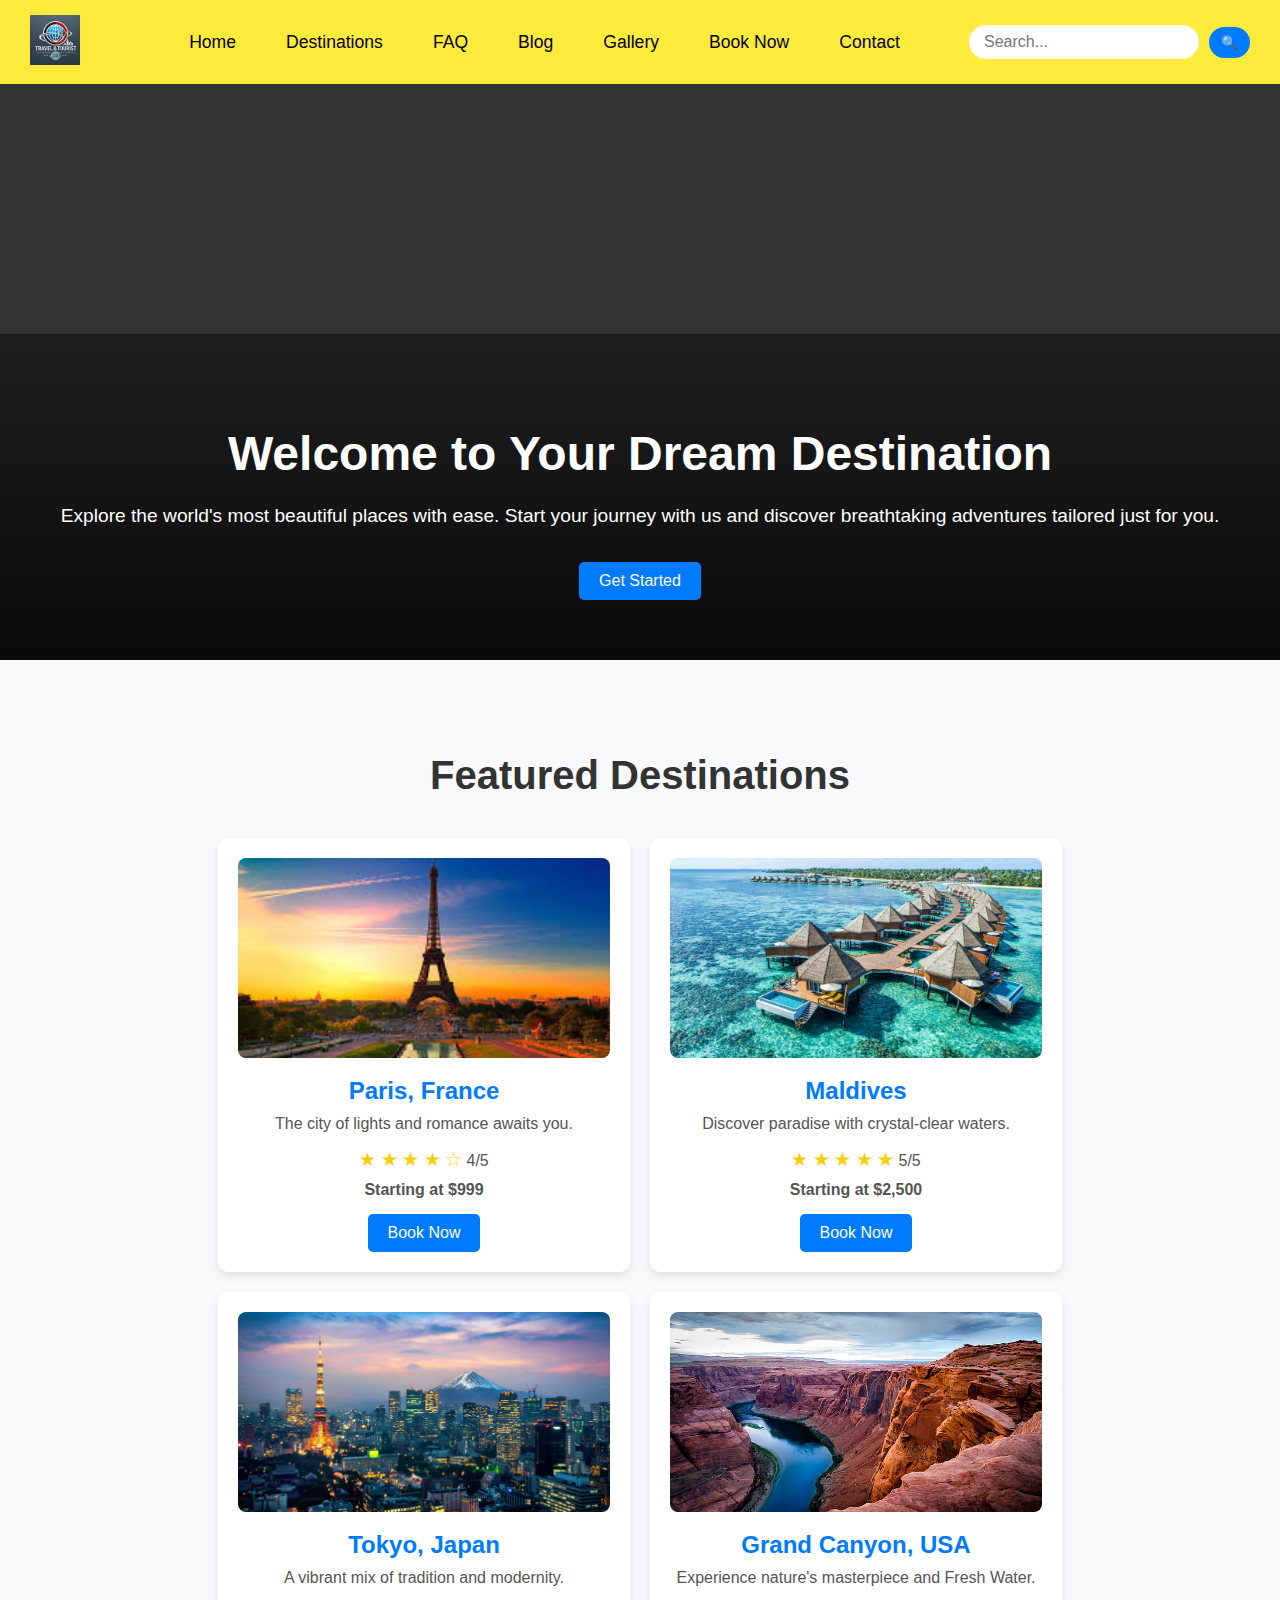
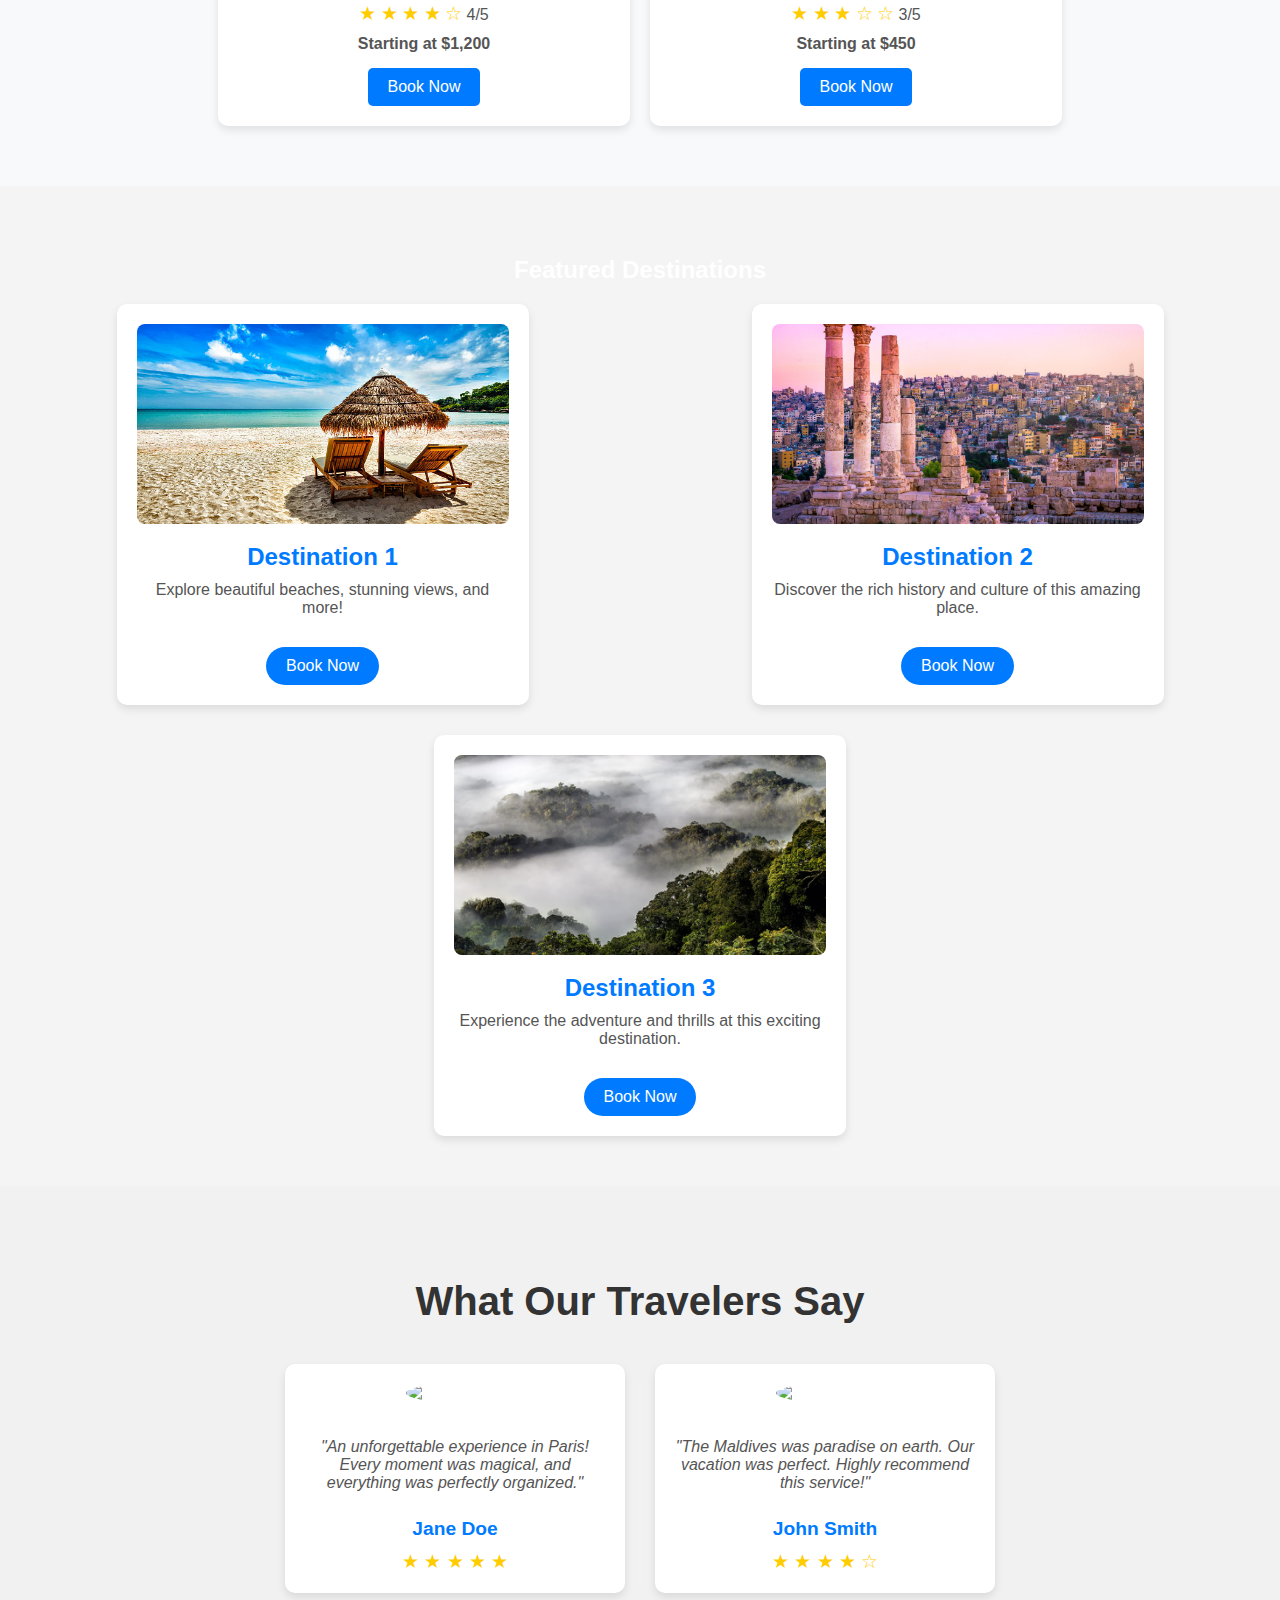
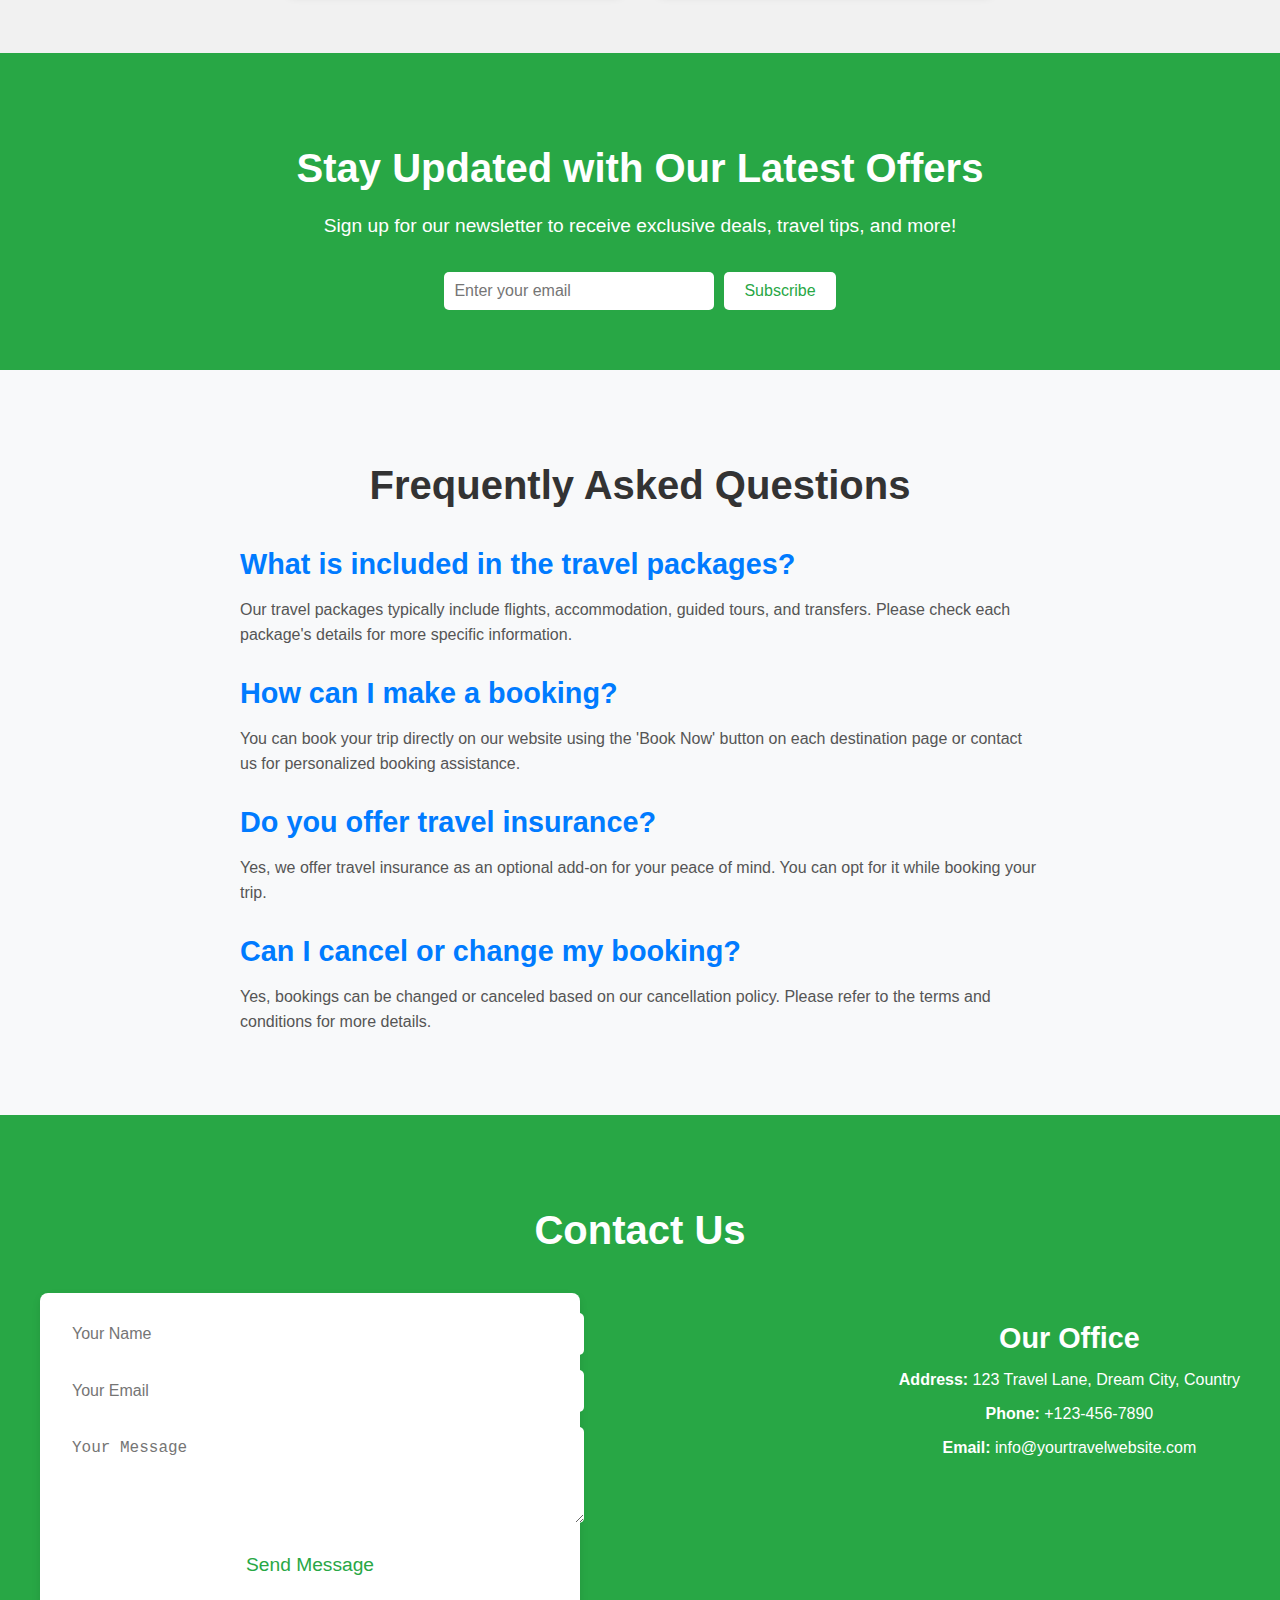
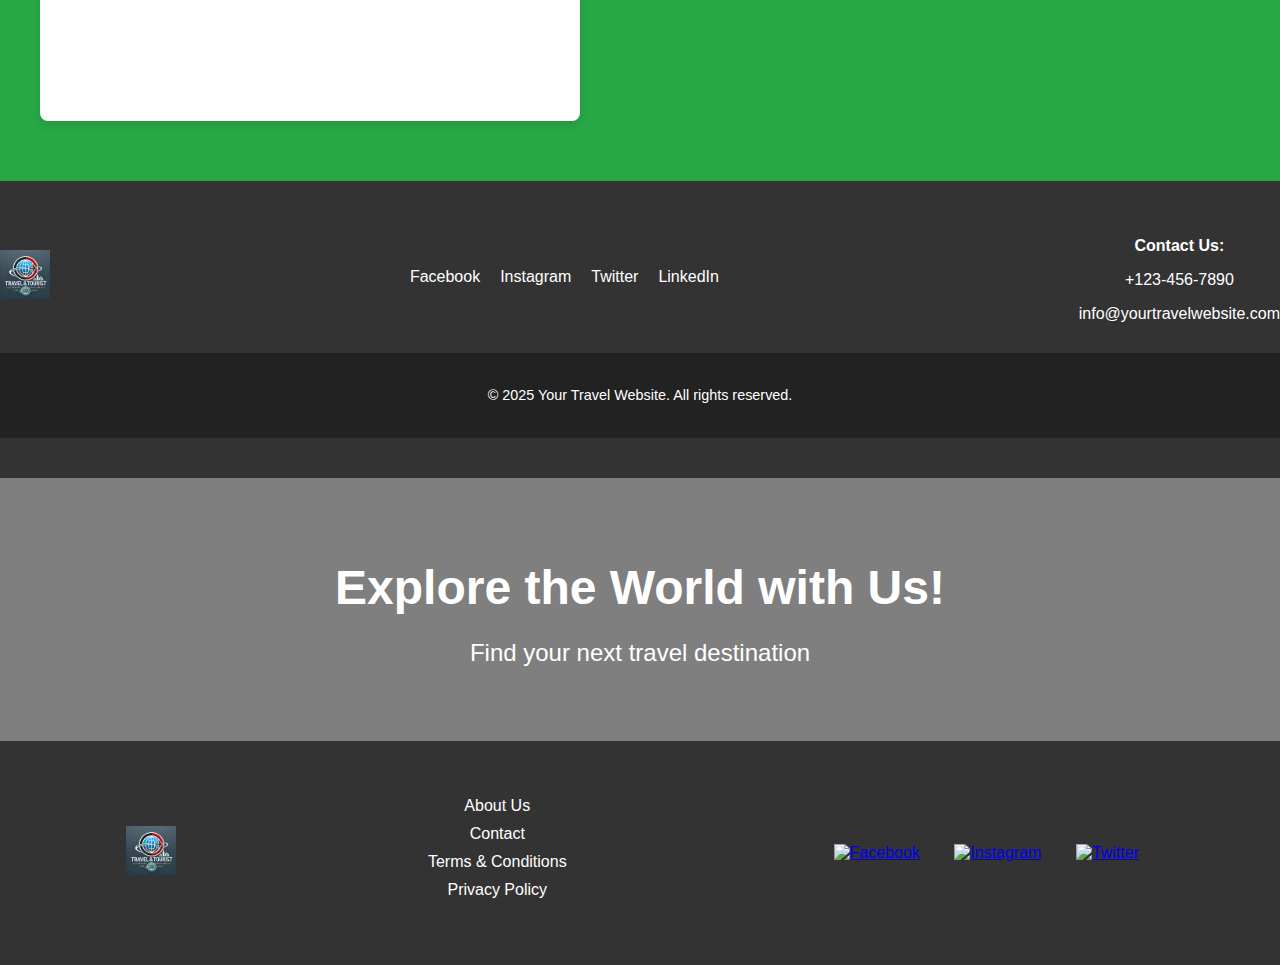
==== index.html @ a4aef1a5 "add these files" ====
<!DOCTYPE html>
<html lang="en">
<head>
    <meta charset="UTF-8">
    <meta name="viewport" content="width=device-width, initial-scale=1.0">
    <title>Travel & Tourist Guide</title>
    <link rel="stylesheet" href="styles.css">
</head>
<body>

    <!-- Header Section -->
    <header class="header">
        <div class="logo">
            <img src="logo.webp" alt="Logo">
        </div>
        <nav class="nav">
            <ul>
                <li><a href="#home">Home</a></li>
                <li><a href="#destinations">Destinations</a></li>
                <li><a href="#faq">FAQ</a></li>
                <li><a href="#blog">Blog</a></li>
                <li><a href="gallery.html">Gallery</a></li>
                <li><a href="booking.html">Book Now</a></li>
                <li><a href="#contact">Contact</a></li>
            </ul>
        </nav>
        <div class="search-container">
            <input type="text" id="search" placeholder="Search...">
            <button type="submit" id="search-btn">&#128269;</button>
        </div>
    </header>
    

    <!-- Home Page: Carousel Section -->

    <section class="image-gallery">
        <div class="image-container">
            <img src="image1.jpeg" alt="Destination 1" class="image" loading="lazy">
            <img src="image2.jpeg" alt="Destination 2" class="image" loading="lazy">
            <img src="image3.jpeg" alt="Destination 3" class="image" loading="lazy">
            <img src="image4.jpg" alt="Destination 4" class="image" loading="lazy">
        </div>
    </section>

    <section class="welcome-section">
        <div class="welcome-container">
            <h1>Welcome to Your Dream Destination</h1>
            <p>Explore the world's most beautiful places with ease. Start your journey with us and discover breathtaking adventures tailored just for you.</p>
            <a href="#destinations" class="btn-get-started">Get Started</a>
        </div>
    </section>
    <section id="destinations" class="featured-destinations">
        <h2>Featured Destinations</h2>
        <div class="destination-container">
            <div class="destination-card">
                <img src="paris.jpeg" alt="Paris">
                <h3>Paris, France</h3>
                <p>The city of lights and romance awaits you.</p>
                <div class="destination-rating">
                    <span class="star">&#9733;</span>
                    <span class="star">&#9733;</span>
                    <span class="star">&#9733;</span>
                    <span class="star">&#9733;</span>
                    <span class="star">&#9734;</span>
                    <span class="rating-text">4/5</span>
                </div>
                <p class="price">Starting at $999</p>
                <a href="#" class="btn-book-now">Book Now</a>
            </div>
            <div class="destination-card">
                <img src="maldives.jpg" alt="Maldives">
                <h3>Maldives</h3>
                <p>Discover paradise with crystal-clear waters.</p>
                <div class="destination-rating">
                    <span class="star">&#9733;</span>
                    <span class="star">&#9733;</span>
                    <span class="star">&#9733;</span>
                    <span class="star">&#9733;</span>
                    <span class="star">&#9733;</span>
                    <span class="rating-text">5/5</span>
                </div>
                <p class="price">Starting at $2,500</p>
                <a href="#" class="btn-book-now">Book Now</a>
            </div>
            <div class="destination-card">
                <img src="tokyo.jpeg" alt="Tokyo">
                <h3>Tokyo, Japan</h3>
                <p>A vibrant mix of tradition and modernity.</p>
                <div class="destination-rating">
                    <span class="star">&#9733;</span>
                    <span class="star">&#9733;</span>
                    <span class="star">&#9733;</span>
                    <span class="star">&#9733;</span>
                    <span class="star">&#9734;</span>
                    <span class="rating-text">4/5</span>
                </div>
                <p class="price">Starting at $1,200</p>
                <a href="#" class="btn-book-now">Book Now</a>
            </div>
            <div class="destination-card">
                <img src="grand-canyon.jpg" alt="Grand Canyon">
                <h3>Grand Canyon, USA</h3>
                <p>Experience nature's masterpiece
                    and Fresh Water.
                </p>
                <div class="destination-rating">
                    <span class="star">&#9733;</span>
                    <span class="star">&#9733;</span>
                    <span class="star">&#9733;</span>
                    <span class="star">&#9734;</span>
                    <span class="star">&#9734;</span>
                    <span class="rating-text">3/5</span>
                </div>
                <p class="price">Starting at $450</p>
                <a href="#" class="btn-book-now">Book Now</a>
            </div>
        </div>
    </section>

    <section id="destinations" class="destinations-section">
        <h2>Featured Destinations</h2>
        <div class="destinations-container">
            <div class="destination-card">
                <img src="destination1.jpg" alt="Destination 1">
                <h3>Destination 1</h3>
                <p>Explore beautiful beaches, stunning views, and more!</p>
                <a href="#booking" class="btn">Book Now</a>
            </div>
            <div class="destination-card">
                <img src="destination2.jpg" alt="Destination 2">
                <h3>Destination 2</h3>
                <p>Discover the rich history and culture of this amazing place.</p>
                <a href="#booking" class="btn">Book Now</a>
            </div>
            <div class="destination-card">
                <img src="destination3.jpg" alt="Destination 3">
                <h3>Destination 3</h3>
                <p>Experience the adventure and thrills at this exciting destination.</p>
                <a href="#booking" class="btn">Book Now</a>
            </div>
        </div>
    </section>
    

    <section id="testimonials" class="testimonials-section">
        <h2>What Our Travelers Say</h2>
        <div class="testimonials-container">
            <div class="testimonial-card">
                <img src="customer1.jpg" alt="Customer 1">
                <p>"An unforgettable experience in Paris! Every moment was magical, and everything was perfectly organized."</p>
                <h4>Jane Doe</h4>
                <div class="rating">
                    <span class="star">&#9733;</span>
                    <span class="star">&#9733;</span>
                    <span class="star">&#9733;</span>
                    <span class="star">&#9733;</span>
                    <span class="star">&#9733;</span>
                </div>
            </div>
            <div class="testimonial-card">
                <img src="customer2.jpg" alt="Customer 2">
                <p>"The Maldives was paradise on earth. Our vacation was perfect. Highly recommend this service!"</p>
                <h4>John Smith</h4>
                <div class="rating">
                    <span class="star">&#9733;</span>
                    <span class="star">&#9733;</span>
                    <span class="star">&#9733;</span>
                    <span class="star">&#9733;</span>
                    <span class="star">&#9734;</span>
                </div>
            </div>
        </div>
    </section>

    
    
    <!--news latter & sign Up-->
    <section id="newsletter" class="newsletter-section">
        <h2>Stay Updated with Our Latest Offers</h2>
        <p>Sign up for our newsletter to receive exclusive deals, travel tips, and more!</p>
        <form action="#" method="POST">
            <input type="email" placeholder="Enter your email" required>
            <button type="submit" class="btn-submit">Subscribe</button>
        </form>
    </section>

    <section id="faq" class="faq-section">
        <h2>Frequently Asked Questions</h2>
        <div class="faq-container">
            <div class="faq-item">
                <h3>What is included in the travel packages?</h3>
                <p>Our travel packages typically include flights, accommodation, guided tours, and transfers. Please check each package's details for more specific information.</p>
            </div>
            <div class="faq-item">
                <h3>How can I make a booking?</h3>
                <p>You can book your trip directly on our website using the 'Book Now' button on each destination page or contact us for personalized booking assistance.</p>
            </div>
            <div class="faq-item">
                <h3>Do you offer travel insurance?</h3>
                <p>Yes, we offer travel insurance as an optional add-on for your peace of mind. You can opt for it while booking your trip.</p>
            </div>
            <div class="faq-item">
                <h3>Can I cancel or change my booking?</h3>
                <p>Yes, bookings can be changed or canceled based on our cancellation policy. Please refer to the terms and conditions for more details.</p>
            </div>
        </div>
    </section>

    <section id="contact" class="contact-section">
        <h2>Contact Us</h2>
        <div class="contact-container">
            <form action="#" method="POST" class="contact-form">
                <input type="text" placeholder="Your Name" required>
                <input type="email" placeholder="Your Email" required>
                <textarea placeholder="Your Message" rows="4" required></textarea>
                <button type="submit" class="btn-submit">Send Message</button>
            </form>
            <div class="contact-details">
                <h3>Our Office</h3>
                <p><strong>Address:</strong> 123 Travel Lane, Dream City, Country</p>
                <p><strong>Phone:</strong> +123-456-7890</p>
                <p><strong>Email:</strong> info@yourtravelwebsite.com</p>
                <div class="map">
                    <!-- Google Map Embed (you can replace this with a real map) -->
                    <iframe src="https://www.google.com/maps/embed?pb=your_map_embed_code" width="400" height="300" style="border:0;" allowfullscreen="" loading="lazy"></iframe>
                </div>
            </div>
        </div>
    </section>
    
    
    <footer class="footer">
        <div class="footer-content">
            <div class="footer-logo">
                <img src="logo.webp" alt="Logo">
            </div>
            <div class="footer-links">
                <a href="#" target="_blank">Facebook</a>
                <a href="#" target="_blank">Instagram</a>
                <a href="#" target="_blank">Twitter</a>
                <a href="#" target="_blank">LinkedIn</a>
            </div>
            <div class="footer-contact">
                <p><strong>Contact Us:</strong></p>
                <p>+123-456-7890</p>
                <p>info@yourtravelwebsite.com</p>
            </div>
        </div>
        <div class="footer-bottom">
            <p>&copy; 2025 Your Travel Website. All rights reserved.</p>
        </div>
    </footer>
    
    <button id="back-to-top" class="back-to-top">
        &#8593; Back to Top
    </button>
    
    
    <!-- Main Banner Section -->
    <section class="banner">
        <h1>Explore the World with Us!</h1>
        <p>Find your next travel destination</p>
    </section>
    <footer class="footer">
        <div class="footer-container">
            <div class="footer-logo">
                <img src="logo.webp" alt="Logo">
            </div>
            <div class="footer-links">
                <ul>
                    <li><a href="#about-us">About Us</a></li>
                    <li><a href="#contact">Contact</a></li>
                    <li><a href="#terms">Terms & Conditions</a></li>
                    <li><a href="#privacy">Privacy Policy</a></li>
                </ul>
            </div>
            <div class="footer-social">
                <a href="#"><img src="facebook-icon.png" alt="Facebook"></a>
                <a href="#"><img src="instagram-icon.png" alt="Instagram"></a>
                <a href="#"><img src="twitter-icon.png" alt="Twitter"></a>
            </div>
        </div>
    </footer>
    
</body>
<script>
    let currentIndex = 0;
    const images = document.querySelectorAll('.carousel-image');
    const totalImages = images.length;

    function changeImage() {
        currentIndex = (currentIndex + 1) % totalImages;
        const offset = -currentIndex * 100;
        document.querySelector('.carousel-slide').style.transform = `translateX(${offset}%)`;
    }

    // Change image every 4 seconds
    setInterval(changeImage, 4000);

    // Show or hide the "Back to Top" button
window.onscroll = function() {
    const backToTopButton = document.getElementById("back-to-top");
    if (document.body.scrollTop > 300 || document.documentElement.scrollTop > 300) {
        backToTopButton.style.display = "block";
    } else {
        backToTopButton.style.display = "none";
    }
};

// Scroll to the top of the page
document.getElementById("back-to-top").onclick = function() {
    document.body.scrollTop = 0; // For Safari
    document.documentElement.scrollTop = 0; // For Chrome, Firefox, IE, and Opera
}

</script>

</html>
---- styles.css ----
/* Global Styles */
body, html {
    margin: 0;
    padding: 0;
    font-family: Arial, sans-serif;
    height: 100%;
    color: white;
}

/* Full-page background with dark overlay */
body {
    background: url('background-image.jpg') no-repeat center center/cover;
    height: 100%;
    position: relative;
}

/* Dark overlay to ensure text visibility */
body::before {
    content: '';
    position: absolute;
    top: 0;
    left: 0;
    width: 100%;
    height: 100%;
    background: rgba(0, 0, 0, 0.6); /* Dark overlay with 60% opacity */
    z-index: -1;
}

/* Header Styles */
header {
    display: flex;
    justify-content: space-between;
    align-items: center;
    padding: 20px;
    background: rgba(0, 0, 0, 0.7); /* Transparent background for the header */
    position: relative;
}

#logo img {
    max-height: 30px;
}

.search-bar {
    display: flex;
    align-items: center;
}

.search-bar input {
    padding: 10px;
    font-size: 16px;
    margin-right: 10px;
    border-radius: 5px;
    border: 1px solid #ccc;
}

.search-bar button {
    padding: 10px 15px;
    background-color: #f2f2f2;
    border: none;
    cursor: pointer;
    border-radius: 5px;
}

nav ul {
    list-style: none;
    display: flex;
    gap: 20px;
}

nav ul li {
    display: inline-block;
}

nav ul li a {
    color: white;
    text-decoration: none;
    font-size: 16px;
}

nav ul li a:hover {
    color: #ffcc00;
}

/* Main Banner Section */
.banner {
    text-align: center;
    padding: 50px 20px;
    background: rgba(0, 0, 0, 0.5);
}

.banner h1 {
    font-size: 48px;
    margin-bottom: 10px;
}

.banner p {
    font-size: 24px;
}

/* Services Section */
.services {
    padding: 50px 20px;
    background-color: rgba(0, 0, 0, 0.7);
    text-align: center;
}

.services h2 {
    font-size: 36px;
    margin-bottom: 20px;
}

.service-item {
    margin-bottom: 20px;
}

.service-item h3 {
    font-size: 28px;
    margin-bottom: 10px;
}

/* Instagram Section */
.instagram {
    padding: 50px 20px;
    text-align: center;
    background-color: rgba(0, 0, 0, 0.7);
}

.instagram-photos {
    display: flex;
    justify-content: center;
    gap: 15px;
}

.instagram-photos img {
    width: 200px;
    height: 200px;
    object-fit: cover;
    border-radius: 8px;
}

/* About Us Section */
.about-us {
    padding: 50px 20px;
    text-align: center;
    background-color: rgba(0, 0, 0, 0.7);
}

.about-us h2 {
    font-size: 36px;
    margin-bottom: 20px;
}

/* Footer Section */
footer {
    text-align: center;
    padding: 20px;
    background-color: rgba(0, 0, 0, 0.7);
}

/* Responsive Design */
@media (max-width: 768px) {
    header {
        flex-direction: column;
        text-align: center;
    }

    .search-bar {
        margin-top: 10px;
    }

    nav ul {
        flex-direction: column;
        gap: 10px;
    }

    .instagram-photos {
        flex-direction: column;
    }
}

/* Image Gallery Styles */
.image-gallery {
    padding: 50px 20px;
    text-align: center;
    background-color: rgba(0, 0, 0, 0.5); /* Optional: darker background */
}

.image-container {
    display: flex;
    justify-content: space-around;
    flex-wrap: wrap;
    gap: 20px;
}

.image {
    width: 300px; /* Adjust image size */
    height: 200px;
    object-fit: cover;
    opacity: 0; /* Start with invisible images */
    animation: fadeIn 2s forwards; /* Animation will run for 2 seconds */
}

.image:nth-child(1) {
    animation-delay: 0.5s; /* Delay for first image */
}

.image:nth-child(2) {
    animation-delay: 1s; /* Delay for second image */
}

.image:nth-child(3) {
    animation-delay: 1.5s; /* Delay for third image */
}

.image:nth-child(4) {
    animation-delay: 2s; /* Delay for fourth image */
}

/* Fade-in animation */
@keyframes fadeIn {
    0% {
        opacity: 0; /* Invisible at start */
    }
    100% {
        opacity: 1; /* Fully visible at end */
    }
}

/* Image Gallery Styles */
.image-gallery {
    padding: 50px 20px;
    text-align: center;
    background-color: rgba(0, 0, 0, 0.5); /* Optional: darker background */
}

.image-container {
    display: flex;
    justify-content: space-around;
    flex-wrap: wrap;
    gap: 20px;
}

.image {
    width: 300px; /* Adjust image size */
    height: 200px;
    object-fit: cover;
    transform: scale(0.8); /* Start with smaller images */
    opacity: 0; /* Start with invisible images */
    animation: zoomIn 2s forwards; /* Animation will run for 2 seconds */
}

.image:nth-child(1) {
    animation-delay: 0.5s; /* Delay for first image */
}

.image:nth-child(2) {
    animation-delay: 1s; /* Delay for second image */
}

.image:nth-child(3) {
    animation-delay: 1.5s; /* Delay for third image */
}

.image:nth-child(4) {
    animation-delay: 2s; /* Delay for fourth image */
}

/* Zoom-in animation */
@keyframes zoomIn {
    0% {
        opacity: 0; /* Invisible at start */
        transform: scale(0.8); /* Smaller size */
    }
    100% {
        opacity: 1; /* Fully visible at end */
        transform: scale(1); /* Original size */
    }
}

/* Limit the image size in the gallery */
.image {
    width: 200px; /* Reduce width */
    height: 150px; /* Reduce height */
    object-fit: cover; /* Ensures images are cropped proportionally */
}

/* Welcome Section */
.welcome-section {
    text-align: center;
    padding: 60px 20px;
    background: linear-gradient(to bottom, rgba(0, 0, 0, 0.7), rgba(0, 0, 0, 0.9)), url('background-image.jpg') center/cover no-repeat;
    color: white;
}

.welcome-container h1 {
    font-size: 3rem;
    margin-bottom: 20px;
    font-weight: bold;
}

.welcome-container p {
    font-size: 1.2rem;
    margin-bottom: 30px;
    line-height: 1.6;
}

.btn-get-started {
    display: inline-block;
    background-color: #007bff;
    color: white;
    padding: 10px 20px;
    text-decoration: none;
    border-radius: 5px;
    font-size: 1rem;
    transition: background 0.3s;
}

.btn-get-started:hover {
    background-color: #0056b3;
}

/* Featured Destinations */
.featured-destinations {
    padding: 60px 20px;
    text-align: center;
    background-color: #f8f9fa;
}

.featured-destinations h2 {
    font-size: 2.5rem;
    margin-bottom: 40px;
    color: #333;
}

.destination-container {
    display: flex;
    flex-wrap: wrap;
    justify-content: center;
    gap: 20px;
}

.destination-card {
    width: 250px;
    border-radius: 10px;
    overflow: hidden;
    box-shadow: 0 4px 8px rgba(0, 0, 0, 0.2);
    transition: transform 0.3s;
    background-color: white;
    text-align: left;
}

.destination-card:hover {
    transform: translateY(-5px);
}

.destination-card img {
    width: 100%;
    height: 150px;
    object-fit: cover;
}

.destination-card h3 {
    font-size: 1.5rem;
    margin: 10px 15px;
    color: #007bff;
}

.destination-card p {
    font-size: 1rem;
    margin: 5px 15px 15px;
    color: #555;
}

/* Featured Destinations */
.featured-destinations {
    padding: 60px 20px;
    text-align: center;
    background-color: #f8f9fa;
}

.featured-destinations h2 {
    font-size: 2.5rem;
    margin-bottom: 40px;
    color: #333;
}

.destination-container {
    display: flex;
    flex-wrap: wrap;
    justify-content: center;
    gap: 20px;
}

.destination-card {
    width: 250px;
    border-radius: 10px;
    overflow: hidden;
    box-shadow: 0 4px 8px rgba(0, 0, 0, 0.2);
    transition: transform 0.3s;
    background-color: white;
    text-align: left;
    padding: 20px;
}

.destination-card:hover {
    transform: translateY(-5px);
}

.destination-card img {
    width: 100%;
    height: 150px;
    object-fit: cover;
}

.destination-card h3 {
    font-size: 1.5rem;
    margin: 10px 0;
    color: #007bff;
}

.destination-card p {
    font-size: 1rem;
    margin: 5px 0 15px;
    color: #555;
}

/* Rating Stars */
.destination-rating {
    margin: 10px 0;
}

.star {
    color: #ffcc00;
    font-size: 1.2rem;
}

.rating-text {
    font-size: 1rem;
    color: #555;
}

/* Price Section */
.price {
    font-size: 1.2rem;
    color: #28a745;
    font-weight: bold;
    margin: 10px 0;
}

/* Book Now Button */
.btn-book-now {
    display: inline-block;
    background-color: #007bff;
    color: white;
    padding: 10px 20px;
    text-decoration: none;
    border-radius: 5px;
    font-size: 1rem;
    transition: background 0.3s;
}

.btn-book-now:hover {
    background-color: #0056b3;
}

/* Testimonials Section */
.testimonials-section {
    padding: 60px 20px;
    background-color: #f1f1f1;
    text-align: center;
}

.testimonials-section h2 {
    font-size: 2.5rem;
    margin-bottom: 40px;
    color: #333;
}

.testimonials-container {
    display: flex;
    flex-wrap: wrap;
    justify-content: center;
    gap: 30px;
}

.testimonial-card {
    background-color: white;
    border-radius: 10px;
    width: 300px;
    padding: 20px;
    box-shadow: 0 4px 8px rgba(0, 0, 0, 0.1);
    text-align: center;
    transition: transform 0.3s ease-in-out;
}

.testimonial-card:hover {
    transform: translateY(-5px);
}

.testimonial-card img {
    width: 80px;
    height: 80px;
    border-radius: 50%;
    object-fit: cover;
    margin-bottom: 20px;
}

.testimonial-card p {
    font-size: 1rem;
    margin-bottom: 20px;
    color: #555;
    font-style: italic;
}

.testimonial-card h4 {
    font-size: 1.2rem;
    margin-bottom: 10px;
    font-weight: bold;
    color: #007bff;
}

.rating {
    font-size: 1.2rem;
    color: #ffcc00;
}

/* Newsletter Section */
.newsletter-section {
    padding: 60px 20px;
    text-align: center;
    background-color: #28a745;
    color: white;
}

.newsletter-section h2 {
    font-size: 2.5rem;
    margin-bottom: 20px;
}

.newsletter-section p {
    font-size: 1.2rem;
    margin-bottom: 30px;
    line-height: 1.6;
}

.newsletter-section form {
    display: flex;
    justify-content: center;
    gap: 10px;
}

.newsletter-section input[type="email"] {
    padding: 10px;
    font-size: 1rem;
    width: 250px;
    border-radius: 5px;
    border: none;
    outline: none;
}

.newsletter-section .btn-submit {
    background-color: #fff;
    color: #28a745;
    padding: 10px 20px;
    font-size: 1rem;
    border-radius: 5px;
    cursor: pointer;
    border: none;
    transition: background-color 0.3s ease;
}

.newsletter-section .btn-submit:hover {
    background-color: #218838;
    color: white;
}

/* FAQ Section */
.faq-section {
    padding: 60px 20px;
    background-color: #f8f9fa;
    text-align: center;
}

.faq-section h2 {
    font-size: 2.5rem;
    margin-bottom: 40px;
    color: #333;
}

.faq-container {
    max-width: 800px;
    margin: 0 auto;
    text-align: left;
}

.faq-item {
    margin-bottom: 20px;
}

.faq-item h3 {
    font-size: 1.8rem;
    color: #007bff;
    margin-bottom: 10px;
}

.faq-item p {
    font-size: 1rem;
    color: #555;
    line-height: 1.6;
}

/* Contact Section */
.contact-section {
    padding: 60px 20px;
    background-color: #28a745;
    color: white;
    text-align: center;
}

.contact-section h2 {
    font-size: 2.5rem;
    margin-bottom: 40px;
}

.contact-container {
    display: flex;
    justify-content: space-between;
    gap: 40px;
    flex-wrap: wrap;
    max-width: 1200px;
    margin: 0 auto;
}

.contact-form {
    flex: 1;
    max-width: 500px;
    padding: 20px;
    background-color: #ffffff;
    border-radius: 8px;
    box-shadow: 0 4px 8px rgba(0, 0, 0, 0.1);
}

.contact-form input, .contact-form textarea {
    width: 100%;
    padding: 12px;
    margin-bottom: 15px;
    border: none;
    border-radius: 5px;
    font-size: 1rem;
}

.contact-form button {
    padding: 12px 20px;
    background-color: #fff;
    color: #28a745;
    font-size: 1.2rem;
    border-radius: 5px;
    border: none;
    cursor: pointer;
    transition: background-color 0.3s ease;
}

.contact-form button:hover {
    background-color: #218838;
    color: white;
}

.contact-details h3 {
    font-size: 1.8rem;
    margin-bottom: 10px;
}

.contact-details p {
    font-size: 1rem;
    margin-bottom: 10px;
}

.map iframe {
    border: 0;
    width: 100%;
    height: 250px;
    border-radius: 8px;
}

/* Footer Section */
.footer {
    background-color: #333;
    color: white;
    padding: 40px 20px;
    text-align: center;
}

.footer-content {
    display: flex;
    flex-wrap: wrap;
    justify-content: space-between;
    align-items: center;
    margin-bottom: 20px;
}

.footer-logo img {
    width: auto;
    height: auto;
}

.footer-links {
    display: flex;
    gap: 20px;
}

.footer-links a {
    color: #ffffff;
    font-size: 1.1rem;
    text-decoration: none;
    transition: color 0.3s ease;
}

.footer-links a:hover {
    color: #007bff;
}

.footer-contact p {
    font-size: 1rem;
    margin-bottom: 10px;
}

.footer-bottom {
    background-color: #222;
    padding: 20px;
    font-size: 0.9rem;
}

/* Back to Top Button */
.back-to-top {
    position: fixed;
    bottom: 30px;
    right: 30px;
    background-color: #007bff;
    color: white;
    border: none;
    border-radius: 50%;
    padding: 15px;
    font-size: 1.5rem;
    cursor: pointer;
    transition: background-color 0.3s ease;
    display: none; /* Hidden by default */
}

.back-to-top:hover {
    background-color: #0056b3;
}

/* Blog Section */
.blog-section {
    padding: 60px 20px;
    background-color: #f8f9fa;
    text-align: center;
}

.blog-section h2 {
    font-size: 2.5rem;
    margin-bottom: 40px;
    color: #333;
}

.blog-container {
    display: flex;
    justify-content: space-between;
    flex-wrap: wrap;
    gap: 30px;
    max-width: 1200px;
    margin: 0 auto;
}

.blog-card {
    background-color: white;
    width: 30%;
    border-radius: 8px;
    box-shadow: 0 4px 8px rgba(0, 0, 0, 0.1);
    padding: 20px;
    text-align: left;
    transition: transform 0.3s ease-in-out;
}

.blog-card:hover {
    transform: translateY(-5px);
}

.blog-card img {
    width: 100%;
    height: 200px;
    object-fit: cover;
    border-radius: 8px;
    margin-bottom: 20px;
}

.blog-card h3 {
    font-size: 1.8rem;
    color: #007bff;
    margin-bottom: 10px;
}

.blog-card p {
    font-size: 1rem;
    color: #555;
    margin-bottom: 20px;
}

.blog-card .btn-read-more {
    font-size: 1rem;
    color: #007bff;
    text-decoration: none;
    transition: color 0.3s ease;
}

.blog-card .btn-read-more:hover {
    color: #0056b3;
}

/* Header Styling */
.header {
    display: flex;
    justify-content: space-between;
    align-items: center;
    background-color: #FFEB3B; /* Yellow Background */
    padding: 15px 30px;
    color: black; /* Change text color to contrast with yellow */
    position: sticky;
    top: 0;
    z-index: 1000;
}

/* Logo Styling */
.logo img {
    height: 50px;
    width: auto;
}

/* Navigation Styling */
.nav ul {
    list-style: none;
    display: flex;
    gap: 30px;
    margin: 0;
}

.nav a {
    text-decoration: none;
    color: black; /* Change link color to black */
    font-size: 1.1rem;
    padding: 10px;
    transition: color 0.3s ease;
}

.nav a:hover {
    color: #007bff; /* Highlight color for links */
}

/* Search Bar Styling */
.search-container {
    display: flex;
    align-items: center;
}

.search-container input {
    padding: 8px 15px;
    border-radius: 25px;
    border: none;
    outline: none;
    font-size: 1rem;
    margin-right: 10px;
    width: 200px;
}

.search-container button {
    background-color: #007bff;
    color: white;
    border: none;
    padding: 8px 12px;
    border-radius: 25px;
    cursor: pointer;
    transition: background-color 0.3s ease;
}

.search-container button:hover {
    background-color: #0056b3;
}

@media (max-width: 768px) {
    .header {
        flex-direction: column;
        align-items: center;
        padding: 15px;
    }

    .nav ul {
        flex-direction: column;
        gap: 15px;
    }

    .search-container {
        margin-top: 15px;
    }

    .search-container input {
        width: 150px;
    }
}

/* Featured Destinations Section */
.destinations-section {
    padding: 50px 20px;
    text-align: center;
    background-color: #f4f4f4;
}

.destinations-container {
    display: flex;
    justify-content: space-around;
    gap: 30px;
    flex-wrap: wrap;
}

.destination-card {
    background-color: white;
    padding: 20px;
    border-radius: 10px;
    box-shadow: 0 4px 8px rgba(0, 0, 0, 0.1);
    width: 30%;
    text-align: center;
}

.destination-card img {
    width: 100%;
    height: 200px;
    object-fit: cover;
    border-radius: 8px;
}

.destination-card h3 {
    margin-top: 15px;
    font-size: 1.5rem;
}

.destination-card p {
    font-size: 1rem;
    color: #555;
}

.destination-card .btn {
    display: inline-block;
    padding: 10px 20px;
    background-color: #007bff;
    color: white;
    text-decoration: none;
    border-radius: 25px;
    margin-top: 15px;
}

.destination-card .btn:hover {
    background-color: #0056b3;
}

/* Footer Section */
.footer {
    background-color: #333;
    color: white;
    padding: 40px 0;
    text-align: center;
}

.footer-container {
    display: flex;
    justify-content: space-around;
    align-items: center;
    flex-wrap: wrap;
}

.footer-logo img {
    height: 50px;
}

.footer-links ul {
    list-style: none;
    padding: 0;
}

.footer-links li {
    margin-bottom: 10px;
}

.footer-links a {
    text-decoration: none;
    color: white;
    font-size: 1rem;
    transition: color 0.3s ease;
}

.footer-links a:hover {
    color: #007bff;
}

.footer-social a {
    margin: 0 15px;
}

.footer-social img {
    width: 30px;
    height: 30px;
    transition: opacity 0.3s ease;
}

.footer-social img:hover {
    opacity: 0.7;
}
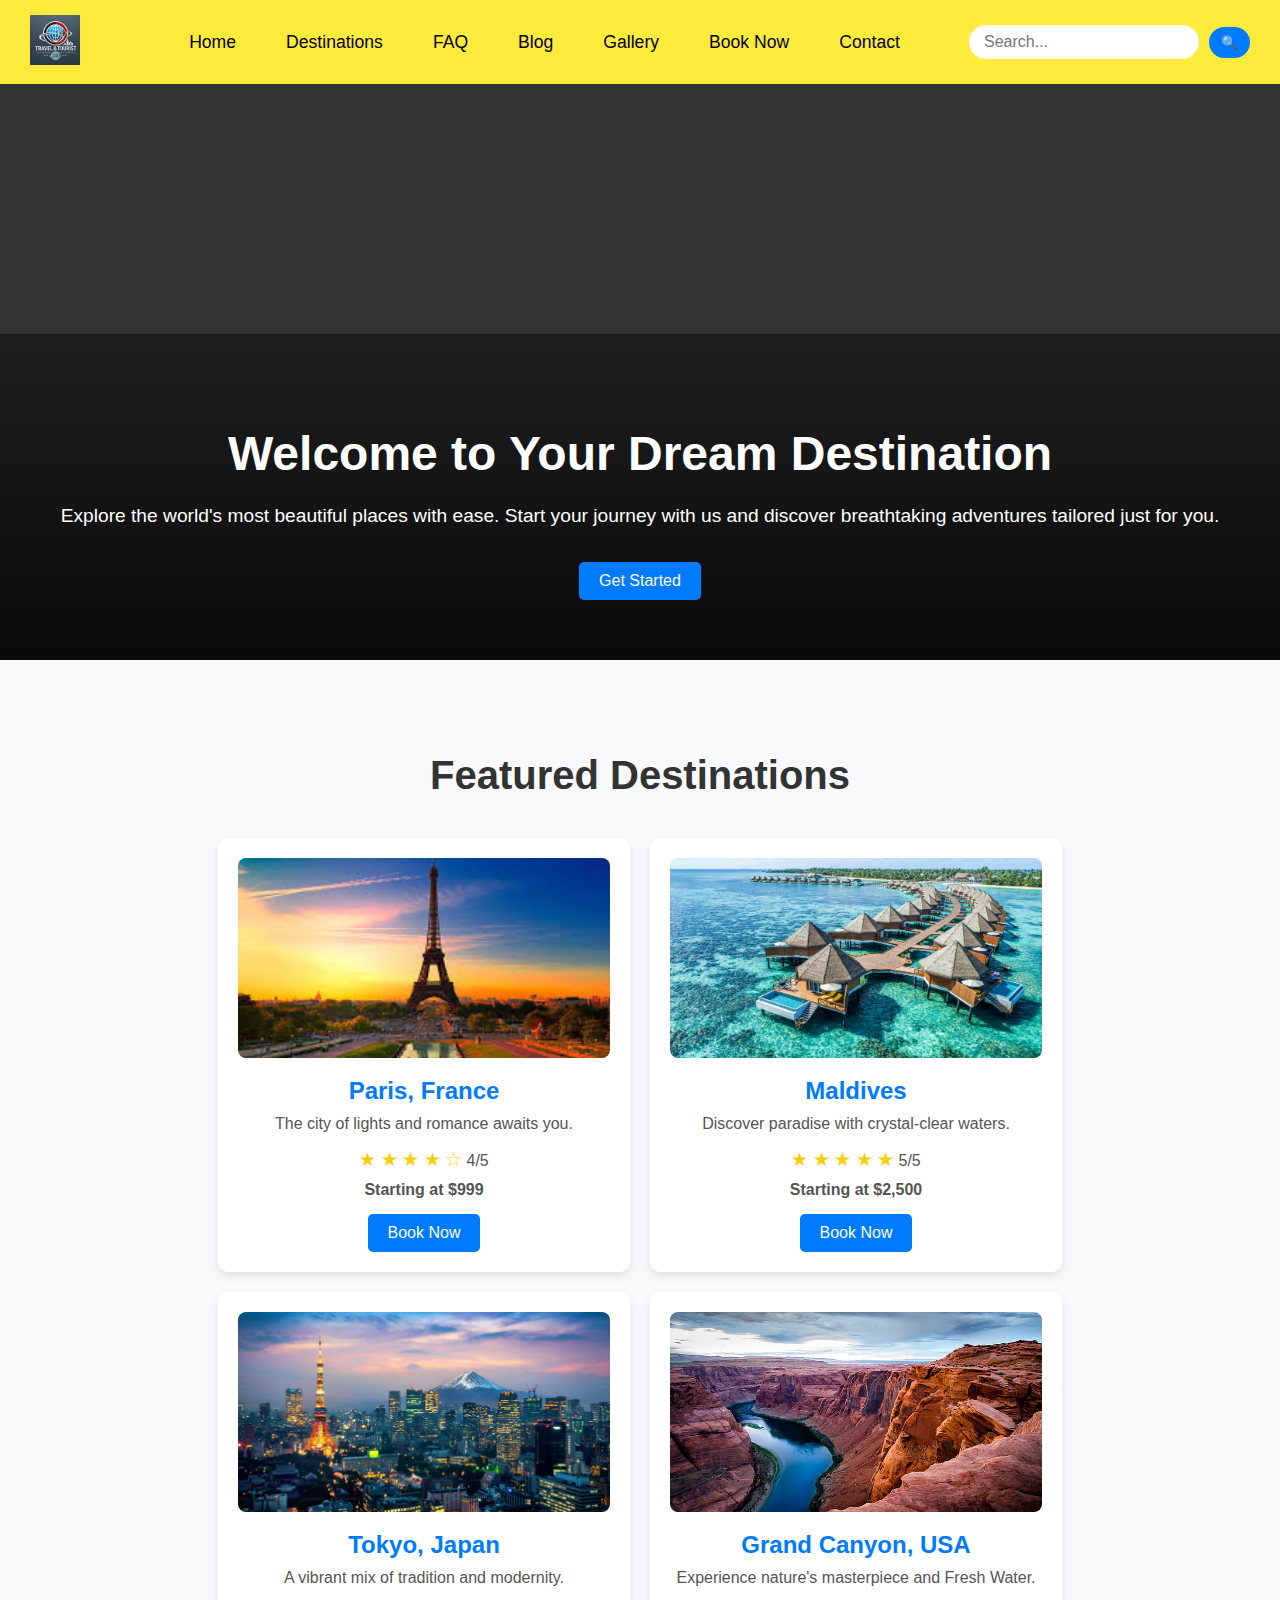
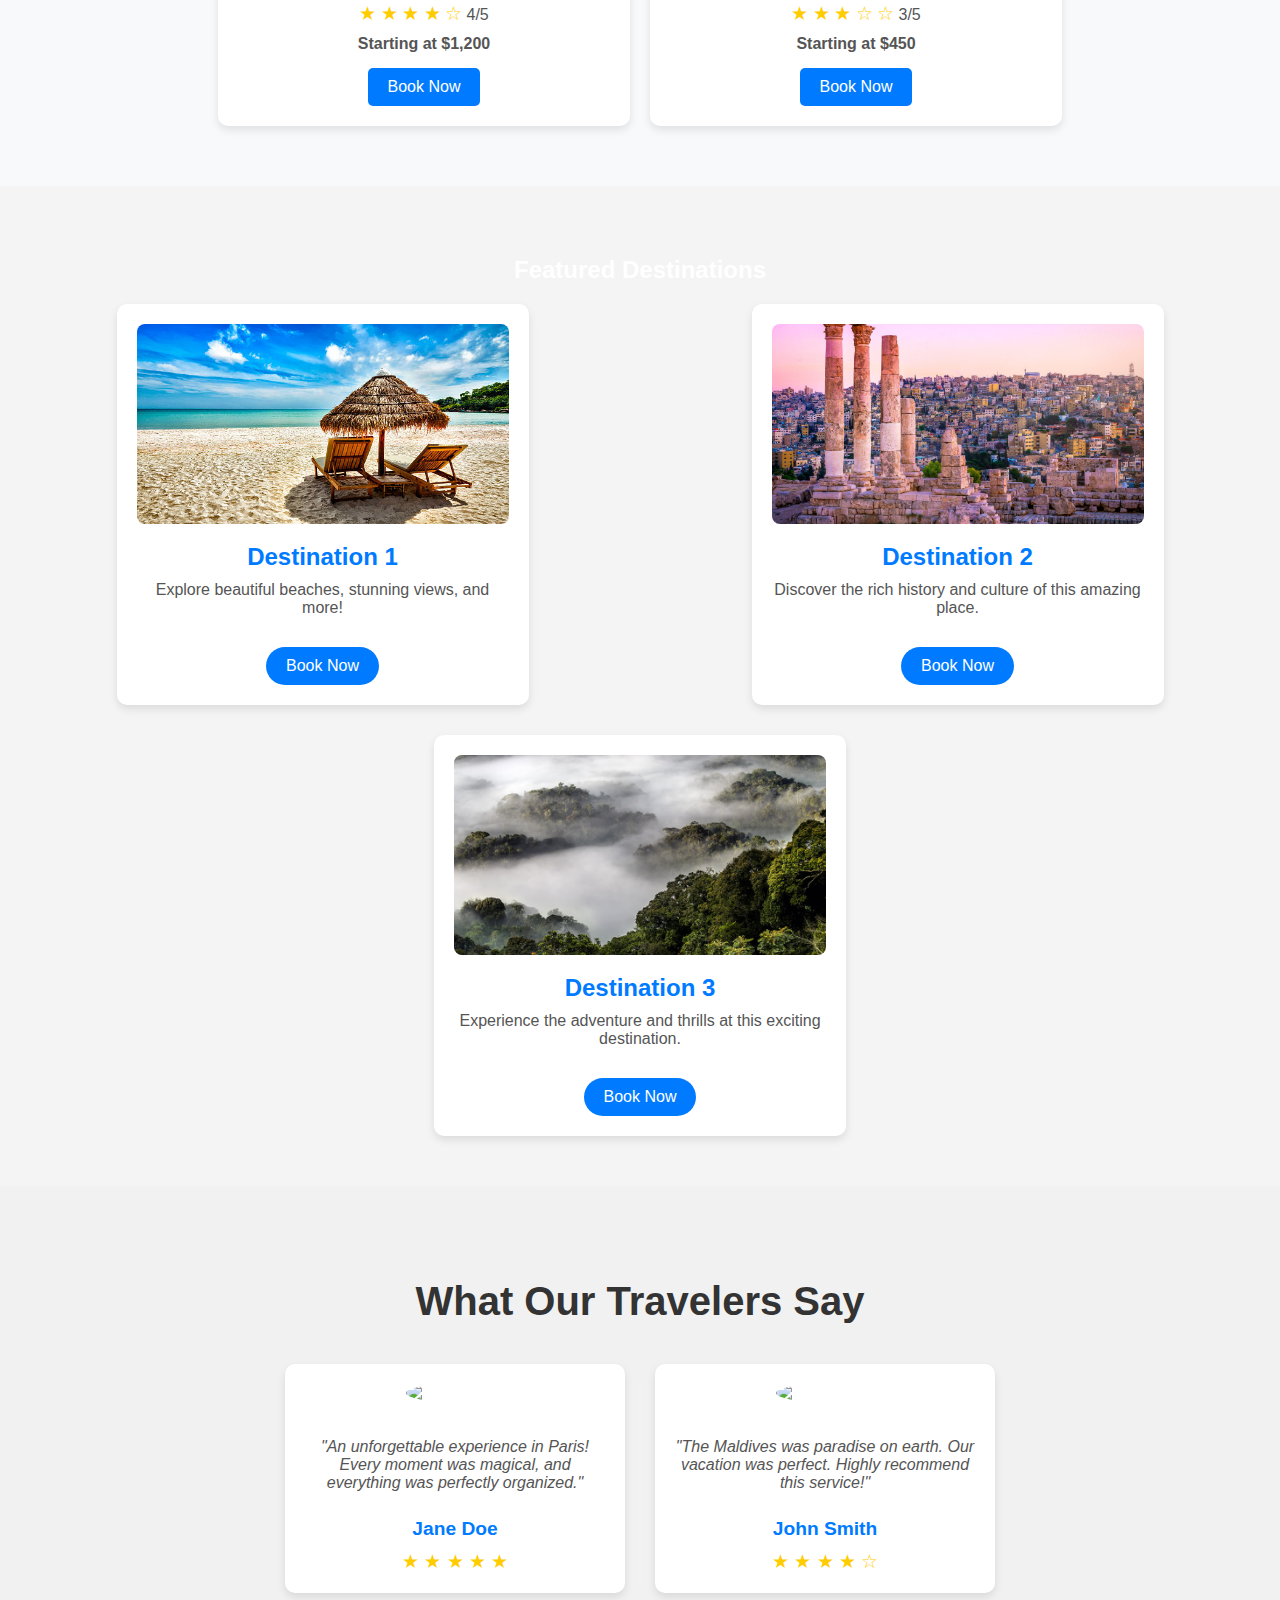
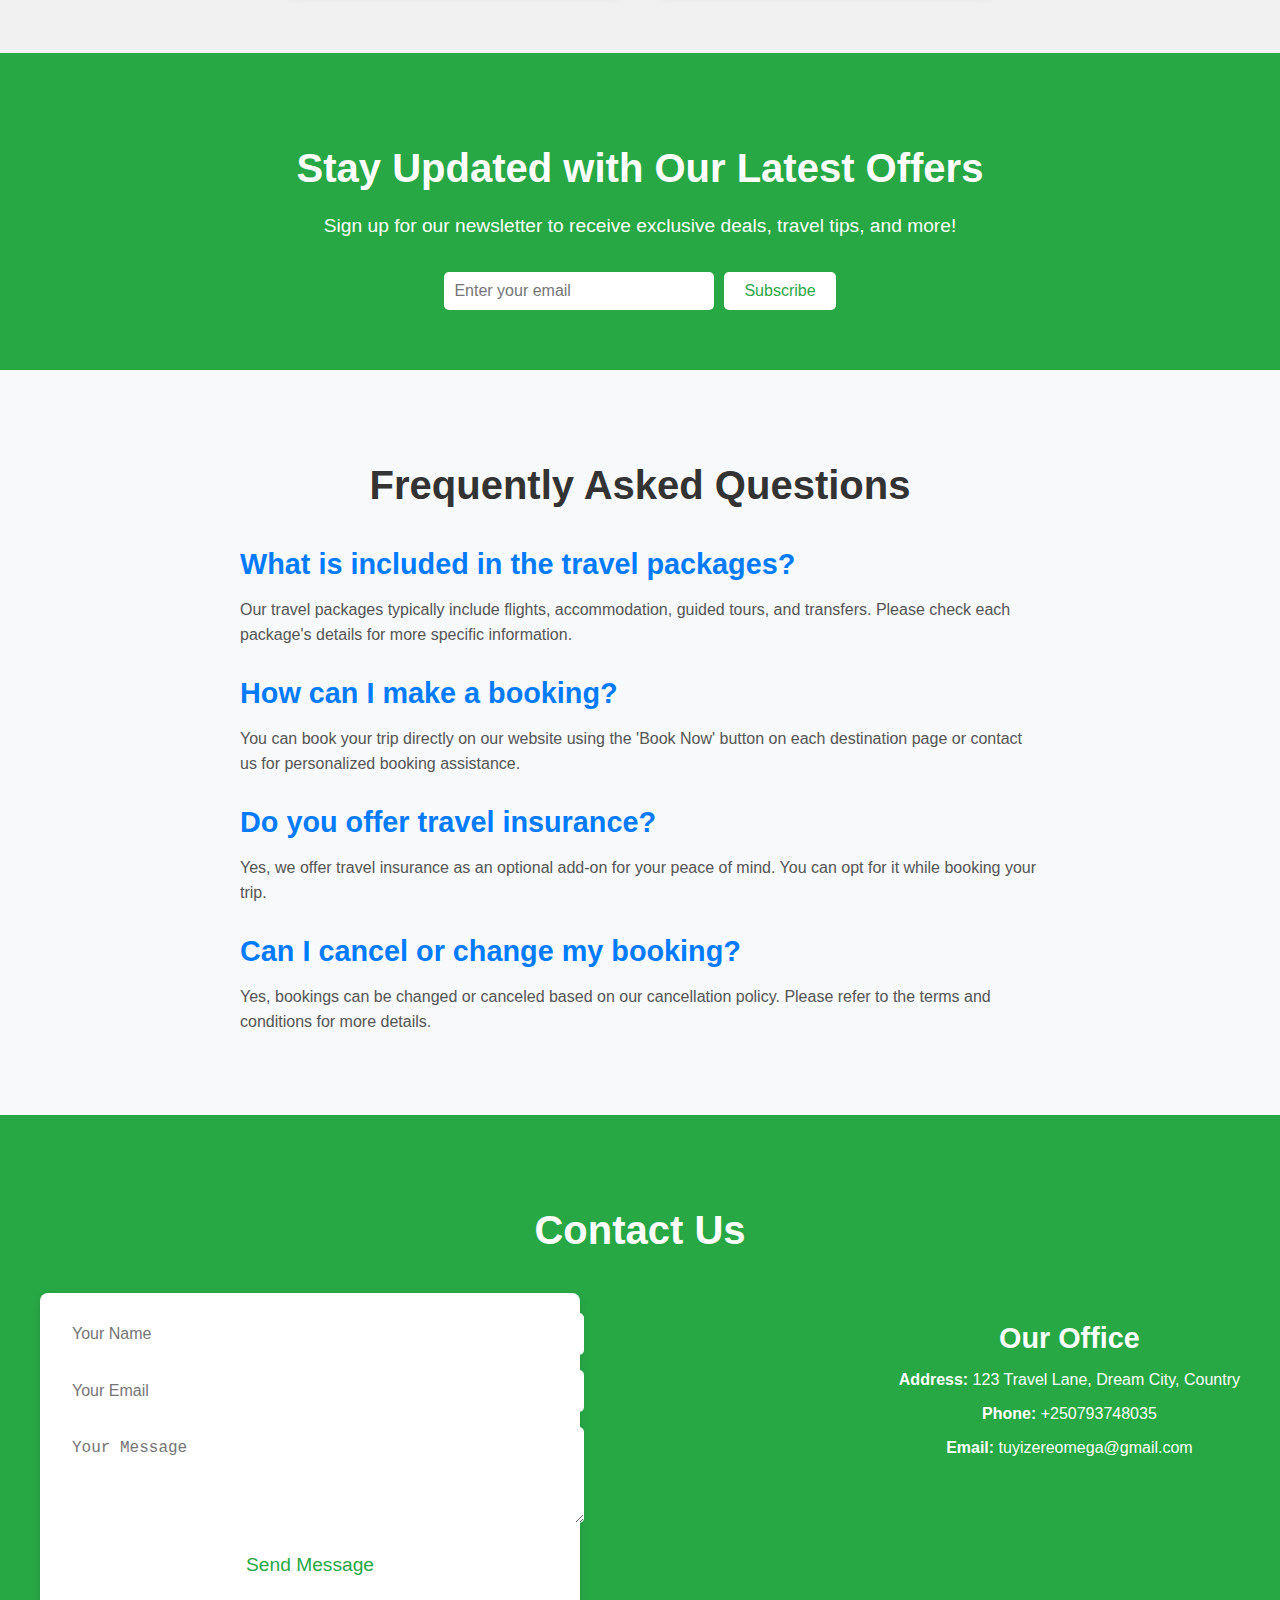
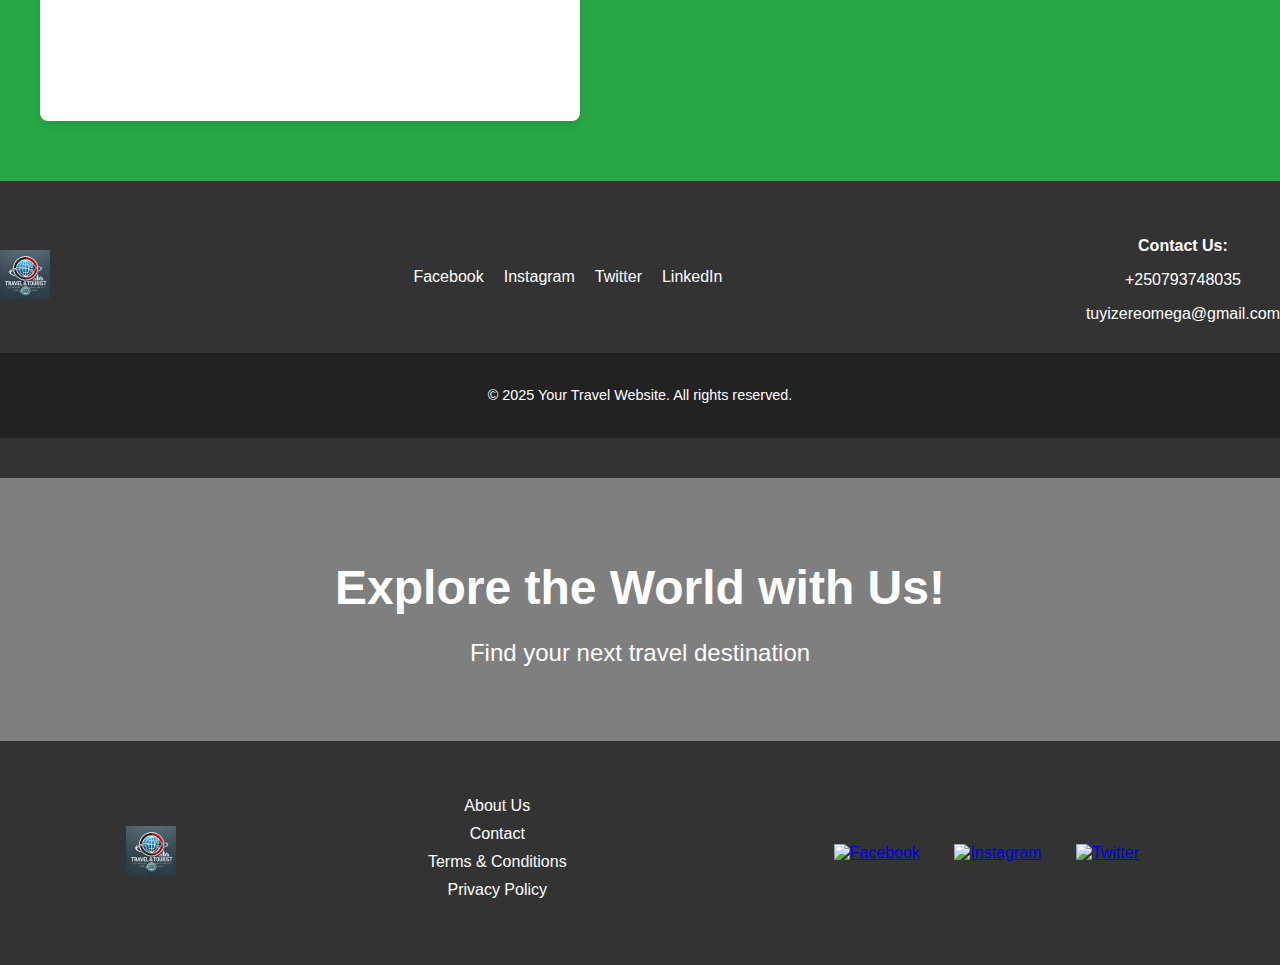
==== commit 38a99ecd: "add" ====
--- a/index.html
+++ b/index.html
@@ -218,8 +218,8 @@
             <div class="contact-details">
                 <h3>Our Office</h3>
                 <p><strong>Address:</strong> 123 Travel Lane, Dream City, Country</p>
-                <p><strong>Phone:</strong> +123-456-7890</p>
-                <p><strong>Email:</strong> info@yourtravelwebsite.com</p>
+                <p><strong>Phone:</strong> +250793748035</p>
+                <p><strong>Email:</strong> tuyizereomega@gmail.com</p>
                 <div class="map">
                     <!-- Google Map Embed (you can replace this with a real map) -->
                     <iframe src="https://www.google.com/maps/embed?pb=your_map_embed_code" width="400" height="300" style="border:0;" allowfullscreen="" loading="lazy"></iframe>
@@ -236,14 +236,14 @@
             </div>
             <div class="footer-links">
                 <a href="#" target="_blank">Facebook</a>
-                <a href="#" target="_blank">Instagram</a>
+                <a href="https://www.instagram.com/omeganation_/" target="Profile">Instagram</a>
                 <a href="#" target="_blank">Twitter</a>
                 <a href="#" target="_blank">LinkedIn</a>
             </div>
             <div class="footer-contact">
                 <p><strong>Contact Us:</strong></p>
-                <p>+123-456-7890</p>
-                <p>info@yourtravelwebsite.com</p>
+                <p>+250793748035</p>
+                <p>tuyizereomega@gmail.com</p>
             </div>
         </div>
         <div class="footer-bottom">
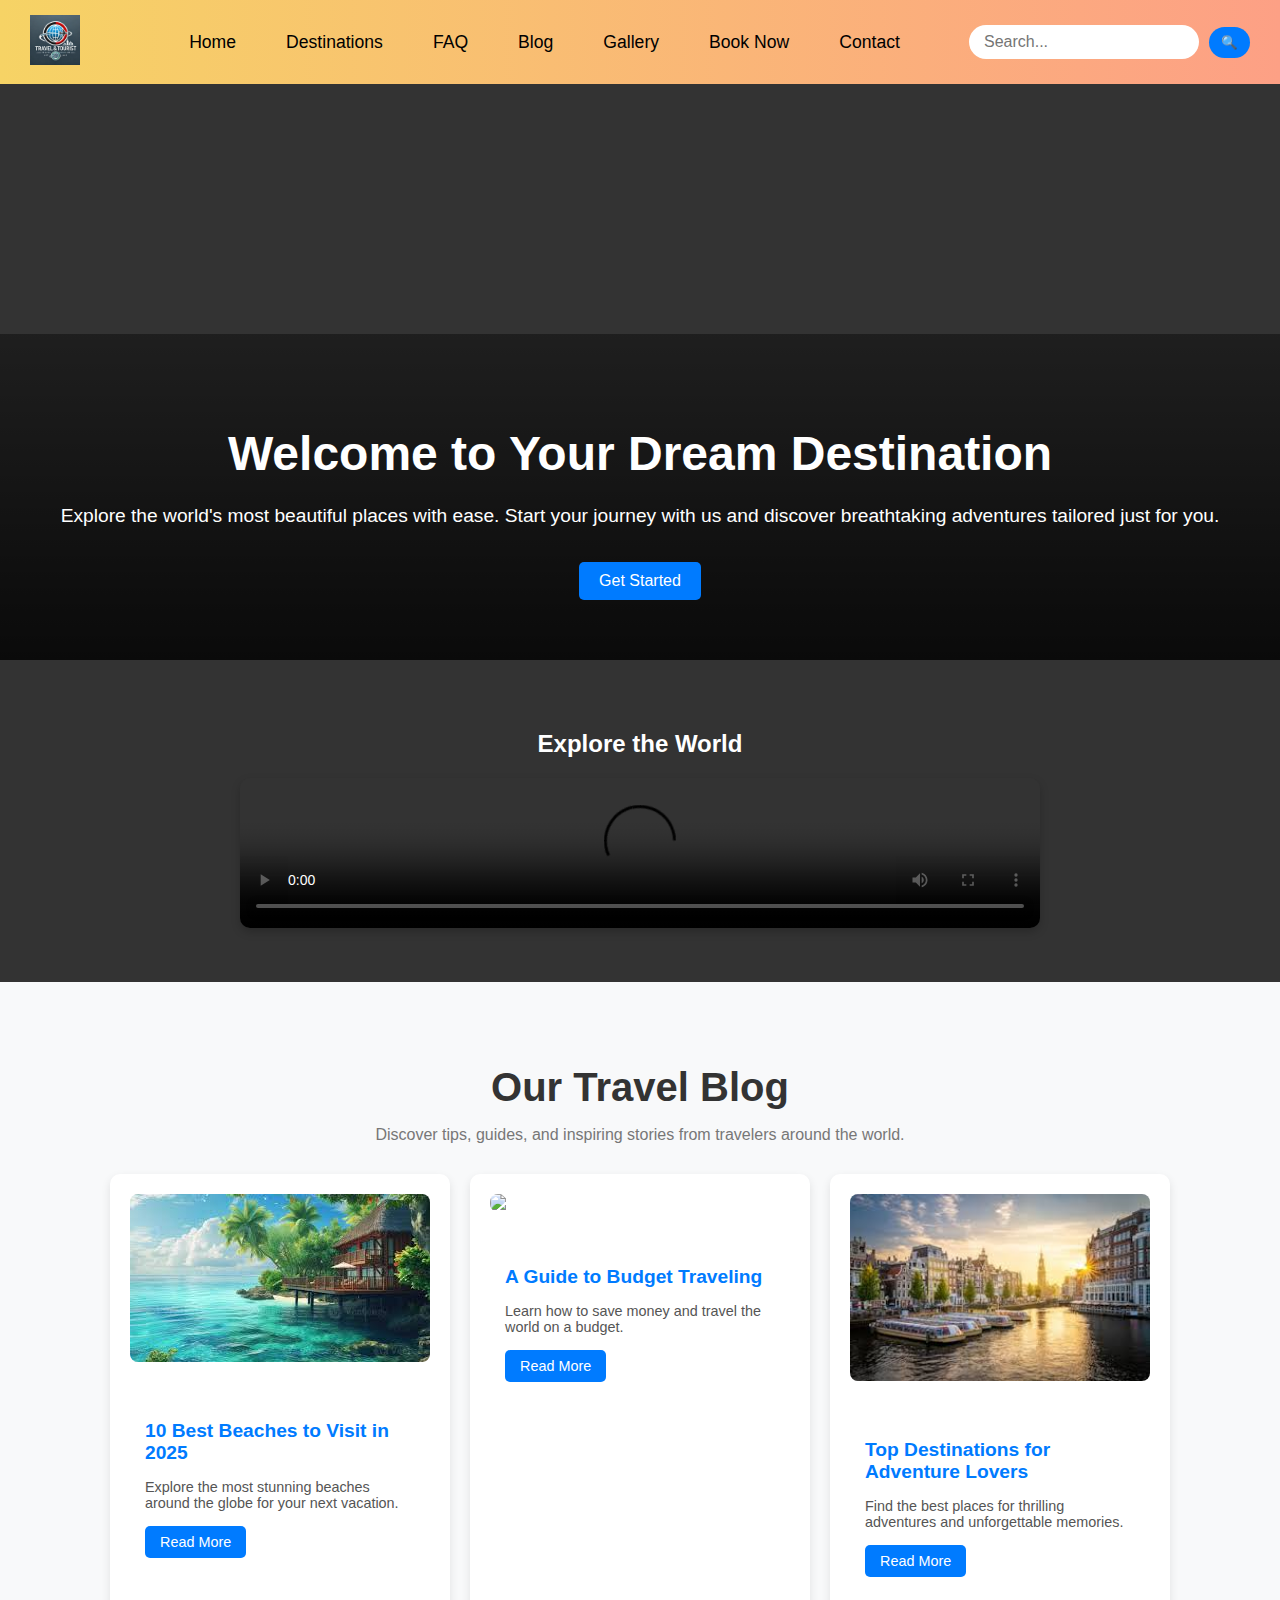
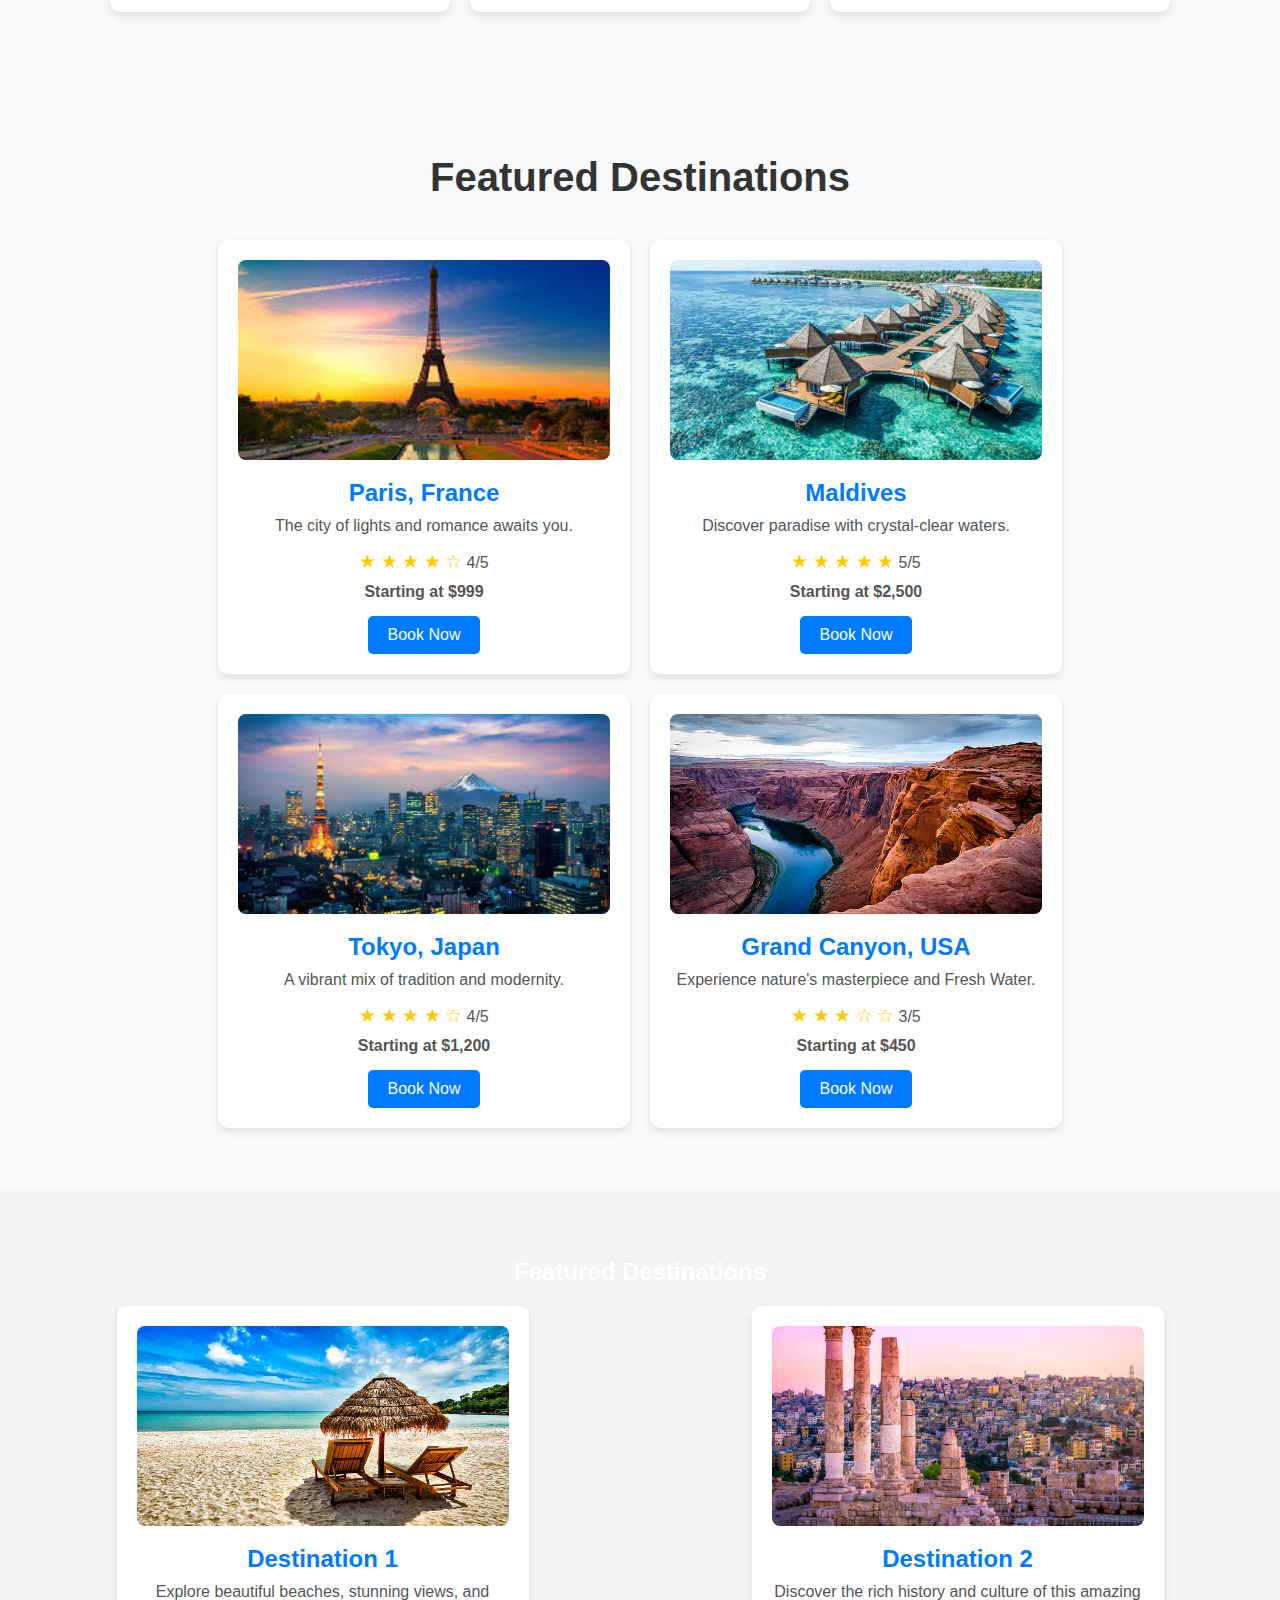
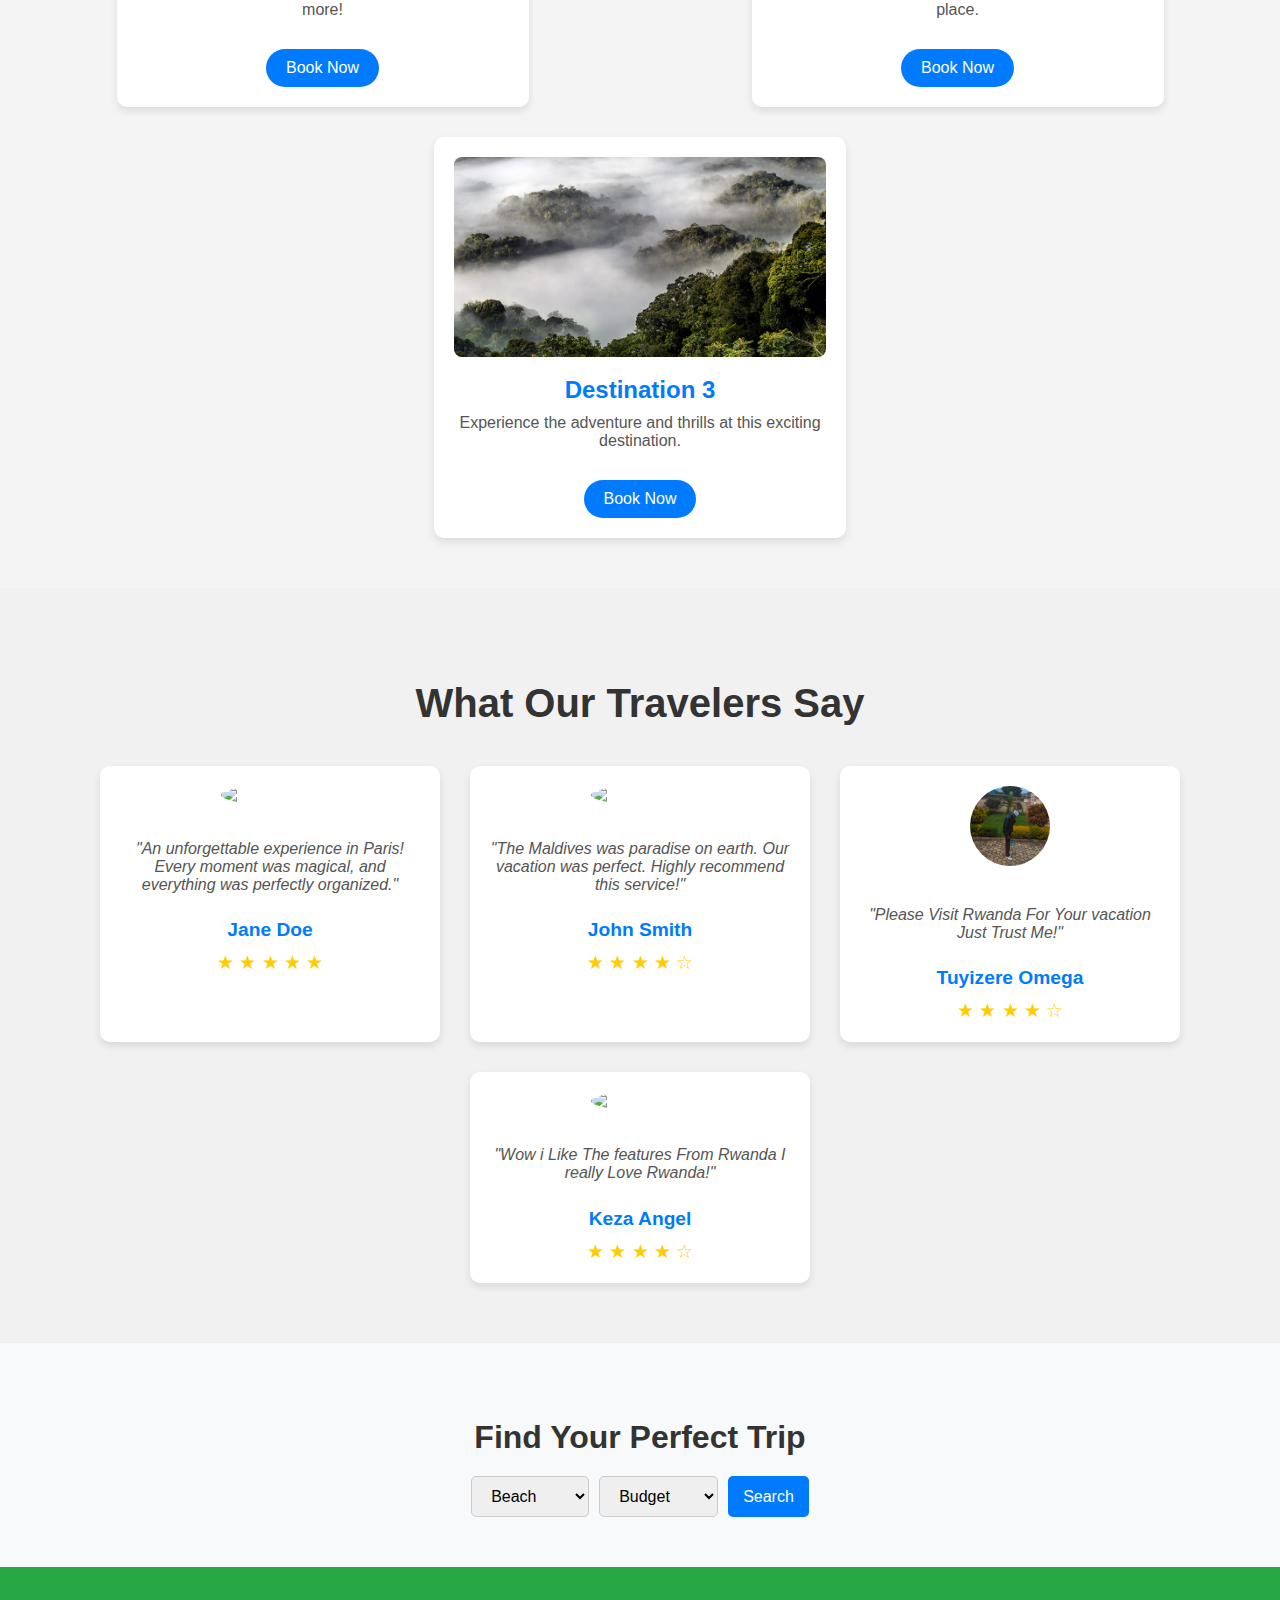
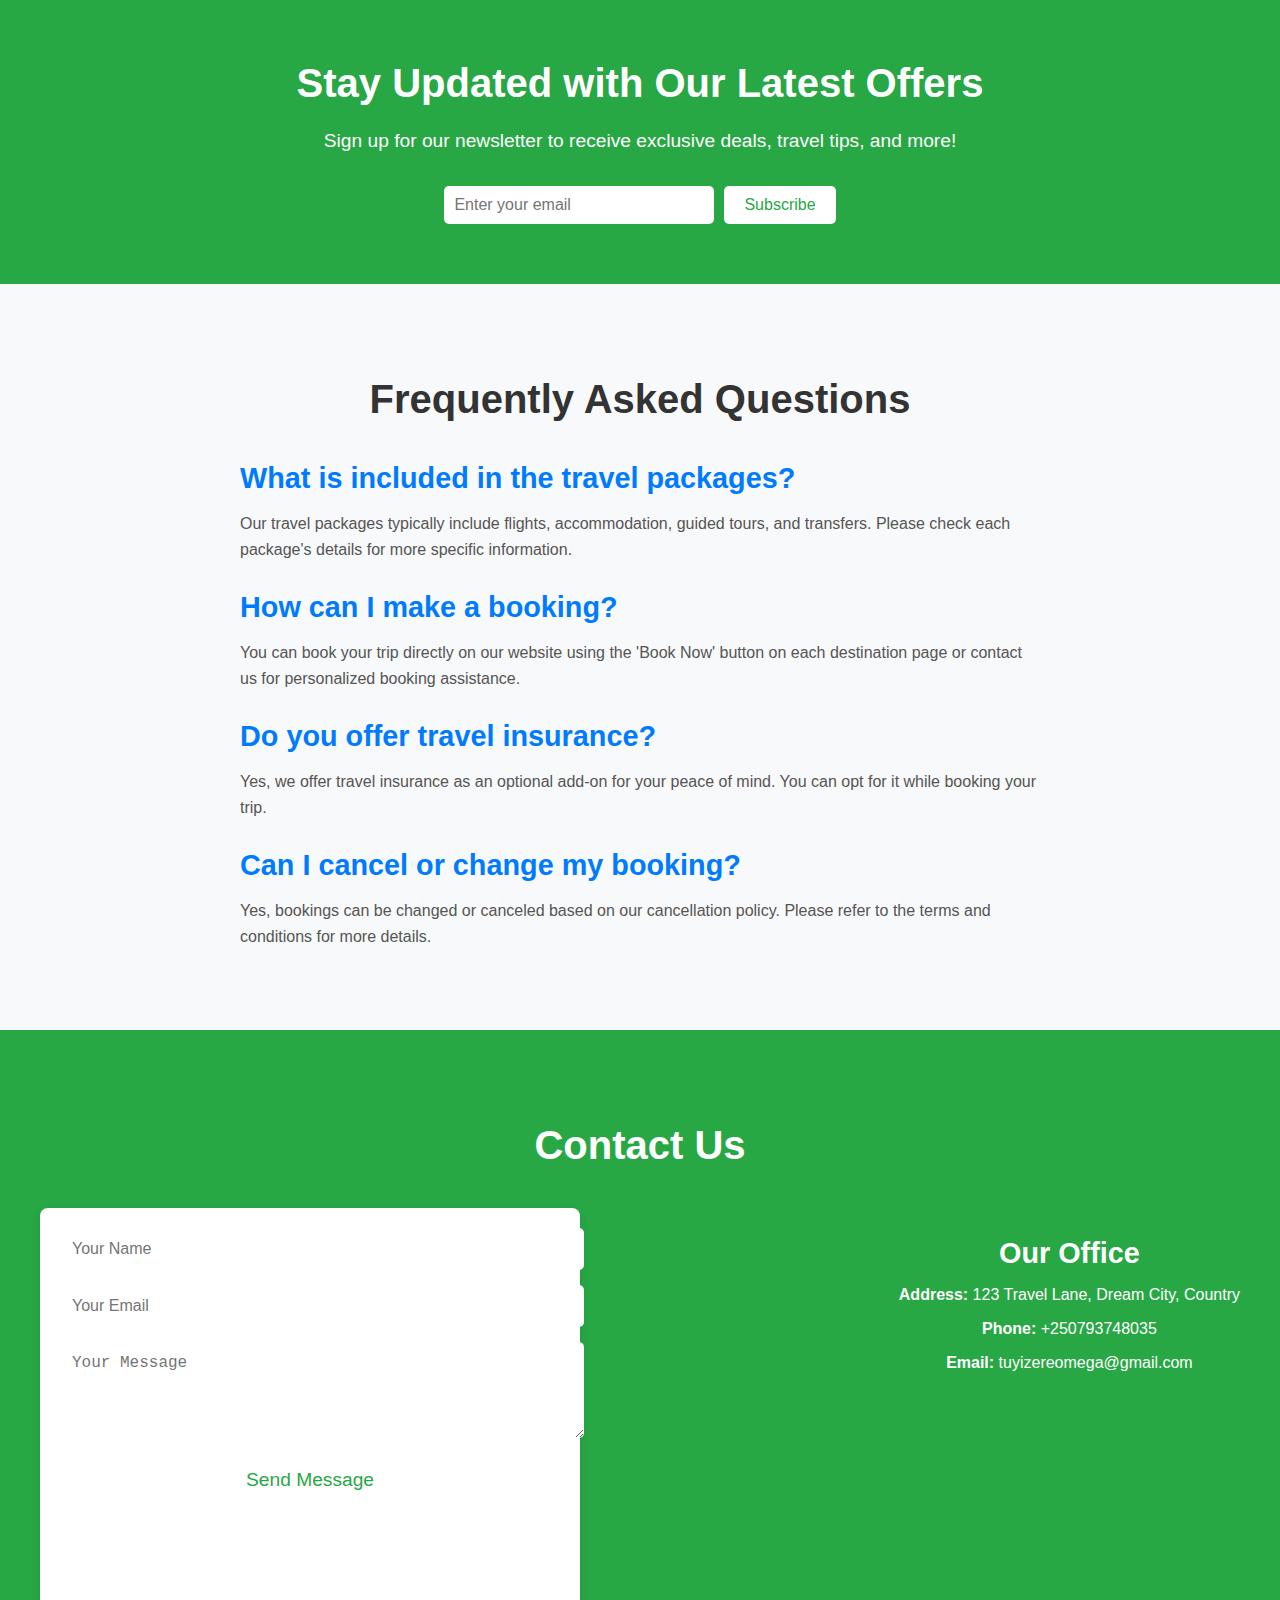
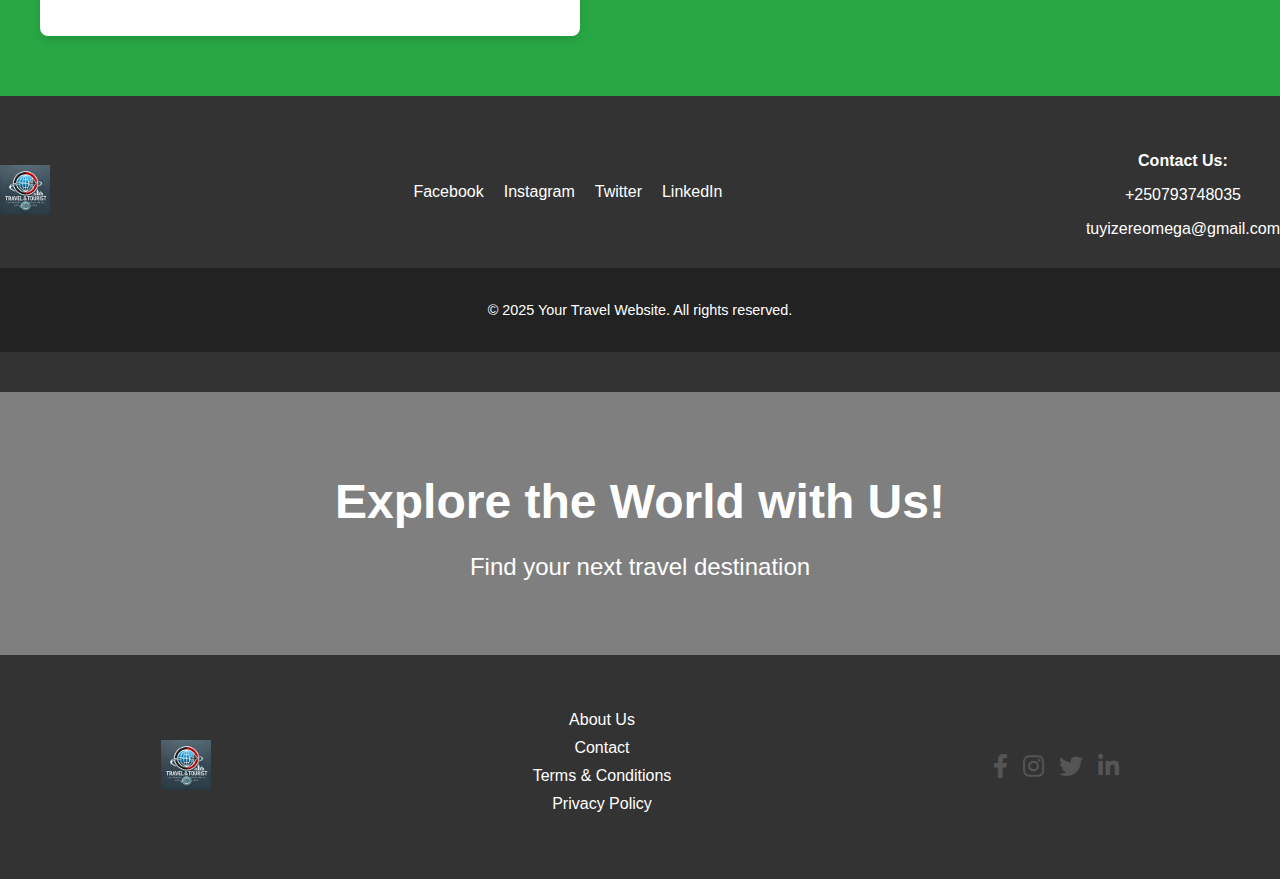
==== commit b9f1257e: "add" ====
--- a/index.html
+++ b/index.html
@@ -5,6 +5,8 @@
     <meta name="viewport" content="width=device-width, initial-scale=1.0">
     <title>Travel & Tourist Guide</title>
     <link rel="stylesheet" href="styles.css">
+    <link href="https://cdnjs.cloudflare.com/ajax/libs/font-awesome/6.0.0/css/all.min.css" rel="stylesheet">
+    
 </head>
 <body>
 
@@ -18,7 +20,7 @@
                 <li><a href="#home">Home</a></li>
                 <li><a href="#destinations">Destinations</a></li>
                 <li><a href="#faq">FAQ</a></li>
-                <li><a href="#blog">Blog</a></li>
+                <li><a href="blog.html">Blog</a></li>
                 <li><a href="gallery.html">Gallery</a></li>
                 <li><a href="booking.html">Book Now</a></li>
                 <li><a href="#contact">Contact</a></li>
@@ -49,6 +51,49 @@
             <a href="#destinations" class="btn-get-started">Get Started</a>
         </div>
     </section>
+
+    <section class="video-section">
+        <h2>Explore the World</h2>
+        <video controls>
+            <source src="travel_highlights.mp4" type="video/mp4">
+            Your browser does not support the video tag.
+        </video>
+    </section>
+
+    <section id="blog" class="blog-section">
+        <div class="container">
+            <h2>Our Travel Blog</h2>
+            <p>Discover tips, guides, and inspiring stories from travelers around the world.</p>
+            <div class="blog-cards">
+                <div class="blog-card">
+                    <img src="blog1.jpeg" alt="Blog 1">
+                    <div class="blog-content">
+                        <h3>10 Best Beaches to Visit in 2025</h3>
+                        <p>Explore the most stunning beaches around the globe for your next vacation.</p>
+                        <a href="#" class="read-more">Read More</a>
+                    </div>
+                </div>
+                <div class="blog-card">
+                    <img src="images/blog2.jpg" alt="Blog 2">
+                    <div class="blog-content">
+                        <h3>A Guide to Budget Traveling</h3>
+                        <p>Learn how to save money and travel the world on a budget.</p>
+                        <a href="#" class="read-more">Read More</a>
+                    </div>
+                </div>
+                <div class="blog-card">
+                    <img src="blog3.jpeg" alt="Blog 3">
+                    <div class="blog-content">
+                        <h3>Top Destinations for Adventure Lovers</h3>
+                        <p>Find the best places for thrilling adventures and unforgettable memories.</p>
+                        <a href="#" class="read-more">Read More</a>
+                    </div>
+                </div>
+            </div>
+        </div>
+    </section>
+    
+    
     <section id="destinations" class="featured-destinations">
         <h2>Featured Destinations</h2>
         <div class="destination-container">
@@ -169,9 +214,50 @@
                     <span class="star">&#9734;</span>
                 </div>
             </div>
-        </div>
-    </section>
-
+            <div class="testimonial-card">
+                <img src="customer3.jpg" alt="Customer 2">
+                <p>"Please Visit Rwanda For Your vacation
+                    Just Trust Me!"</p>
+                <h4>Tuyizere Omega</h4>
+                <div class="rating">
+                    <span class="star">&#9733;</span>
+                    <span class="star">&#9733;</span>
+                    <span class="star">&#9733;</span>
+                    <span class="star">&#9733;</span>
+                    <span class="star">&#9734;</span>
+                </div>
+            </div>
+            <div class="testimonial-card">
+                <img src="customer4.jpg" alt="Customer 2">
+                <p>"Wow i Like The features From Rwanda I really Love Rwanda!"</p>
+                <h4>Keza Angel</h4>
+                <div class="rating">
+                    <span class="star">&#9733;</span>
+                    <span class="star">&#9733;</span>
+                    <span class="star">&#9733;</span>
+                    <span class="star">&#9733;</span>
+                    <span class="star">&#9734;</span>
+                </div>
+            </div>
+        </div>
+    </section>
+
+    <section class="booking-filters">
+        <h2>Find Your Perfect Trip</h2>
+        <form>
+            <select>
+                <option value="beach">Beach</option>
+                <option value="mountain">Mountain</option>
+                <option value="city">City</option>
+            </select>
+            <select>
+                <option value="budget">Budget</option>
+                <option value="midrange">Midrange</option>
+                <option value="luxury">Luxury</option>
+            </select>
+            <button type="submit">Search</button>
+        </form>
+    </section>
     
     
     <!--news latter & sign Up-->
@@ -274,11 +360,21 @@
                     <li><a href="#privacy">Privacy Policy</a></li>
                 </ul>
             </div>
-            <div class="footer-social">
-                <a href="#"><img src="facebook-icon.png" alt="Facebook"></a>
-                <a href="#"><img src="instagram-icon.png" alt="Instagram"></a>
-                <a href="#"><img src="twitter-icon.png" alt="Twitter"></a>
-            </div>
+            <div class="social-media-icons">
+                <a href="https://www.facebook.com" target="_blank" class="icon">
+                    <i class="fab fa-facebook-f"></i>
+                </a>
+                <a href="https://www.instagram.com" target="_blank" class="icon">
+                    <i class="fab fa-instagram"></i>
+                </a>
+                <a href="https://www.twitter.com" target="_blank" class="icon">
+                    <i class="fab fa-twitter"></i>
+                </a>
+                <a href="https://www.linkedin.com" target="_blank" class="icon">
+                    <i class="fab fa-linkedin-in"></i>
+                </a>
+            </div>
+            
         </div>
     </footer>
     
@@ -312,6 +408,14 @@
     document.body.scrollTop = 0; // For Safari
     document.documentElement.scrollTop = 0; // For Chrome, Firefox, IE, and Opera
 }
+fetch('https://api.openweathermap.org/data/2.5/weather?q=Paris&appid=YOUR_API_KEY')
+    .then(response => response.json())
+    .then(data => {
+        const weather = data.weather[0].description;
+        const temp = (data.main.temp - 273.15).toFixed(1);
+        document.getElementById('weather-info').textContent = `${weather}, ${temp}°C`;
+    });
+
 
 </script>
 
--- a/styles.css
+++ b/styles.css
@@ -118,26 +118,6 @@
     margin-bottom: 10px;
 }
 
-/* Instagram Section */
-.instagram {
-    padding: 50px 20px;
-    text-align: center;
-    background-color: rgba(0, 0, 0, 0.7);
-}
-
-.instagram-photos {
-    display: flex;
-    justify-content: center;
-    gap: 15px;
-}
-
-.instagram-photos img {
-    width: 200px;
-    height: 200px;
-    object-fit: cover;
-    border-radius: 8px;
-}
-
 /* About Us Section */
 .about-us {
     padding: 50px 20px;
@@ -1013,3 +993,184 @@
 .footer-social img:hover {
     opacity: 0.7;
 }
+
+.social-media-icons {
+    display: flex;
+    justify-content: center;
+    gap: 15px;
+    margin: 20px 0;
+}
+
+.social-media-icons a {
+    text-decoration: none;
+    font-size: 24px;
+    color: #555;
+    transition: color 0.3s ease, transform 0.3s ease;
+}
+
+.social-media-icons a:hover {
+    color: #007bff; /* Blue color on hover */
+    transform: scale(1.2); /* Slight zoom effect */
+}
+
+.card:hover {
+    transform: scale(1.05);
+    box-shadow: 0 10px 20px rgba(0, 0, 0, 0.2);
+    transition: all 0.3s ease;
+}
+.card {
+    border-radius: 10px;
+    overflow: hidden;
+}
+.card img {
+    border-radius: 10px 10px 0 0;
+}
+header {
+    background: linear-gradient(90deg, #f6d365, #fda085);
+}
+#back-to-top {
+    position: fixed;
+    bottom: 30px;
+    right: 30px;
+    background: #007bff;
+    color: #fff;
+    border: none;
+    border-radius: 50%;
+    width: 50px;
+    height: 50px;
+    text-align: center;
+    line-height: 50px;
+    font-size: 18px;
+    transition: all 0.3s ease;
+}
+#back-to-top:hover {
+    background: #0056b3;
+    transform: scale(1.1);
+}
+@keyframes fadeIn {
+    from {
+        opacity: 0;
+        transform: translateY(20px);
+    }
+    to {
+        opacity: 1;
+        transform: translateY(0);
+    }
+}
+
+.card {
+    animation: fadeIn 1s ease forwards;
+}
+
+.booking-filters {
+    padding: 50px 20px;
+    background: #f8f9fa;
+    text-align: center;
+}
+.booking-filters h2 {
+    font-size: 2rem;
+    color: #333;
+    margin-bottom: 20px;
+}
+.booking-filters form {
+    display: flex;
+    justify-content: center;
+    gap: 10px;
+    flex-wrap: wrap;
+}
+.booking-filters select, .booking-filters button {
+    padding: 10px 15px;
+    font-size: 1rem;
+    border-radius: 5px;
+    border: 1px solid #ccc;
+}
+.booking-filters button {
+    background: #007bff;
+    color: #fff;
+    border: none;
+    cursor: pointer;
+}
+.booking-filters button:hover {
+    background: #0056b3;
+}
+
+.video-section {
+    padding: 50px 20px;
+    background: #333;
+    color: #fff;
+    text-align: center;
+}
+.video-section h2 {
+    margin-bottom: 20px;
+}
+.video-section video {
+    width: 100%;
+    max-width: 800px;
+    border-radius: 10px;
+    box-shadow: 0 4px 10px rgba(0, 0, 0, 0.2);
+}
+
+.blog-section {
+    padding: 50px 20px;
+    background: #f8f9fa;
+    text-align: center;
+}
+.blog-section h2 {
+    font-size: 2.5rem;
+    color: #333;
+    margin-bottom: 10px;
+}
+.blog-section p {
+    font-size: 1rem;
+    color: #777;
+    margin-bottom: 30px;
+}
+.blog-cards {
+    display: flex;
+    flex-wrap: wrap;
+    justify-content: center;
+    gap: 20px;
+}
+.blog-card {
+    background: #fff;
+    border-radius: 10px;
+    overflow: hidden;
+    box-shadow: 0 4px 10px rgba(0, 0, 0, 0.1);
+    max-width: 300px;
+    transition: transform 0.3s ease, box-shadow 0.3s ease;
+}
+.blog-card:hover {
+    transform: translateY(-10px);
+    box-shadow: 0 6px 15px rgba(0, 0, 0, 0.2);
+}
+.blog-card img {
+    width: 100%;
+    height: auto;
+}
+.blog-content {
+    padding: 15px;
+    text-align: left;
+}
+.blog-content h3 {
+    font-size: 1.2rem;
+    color: #007bff;
+    margin-bottom: 10px;
+}
+.blog-content p {
+    font-size: 0.9rem;
+    color: #555;
+    margin-bottom: 15px;
+}
+.read-more {
+    display: inline-block;
+    padding: 8px 15px;
+    background: #007bff;
+    color: #fff;
+    border-radius: 5px;
+    text-decoration: none;
+    font-size: 0.9rem;
+    transition: background 0.3s ease;
+}
+.read-more:hover {
+    background: #0056b3;
+}
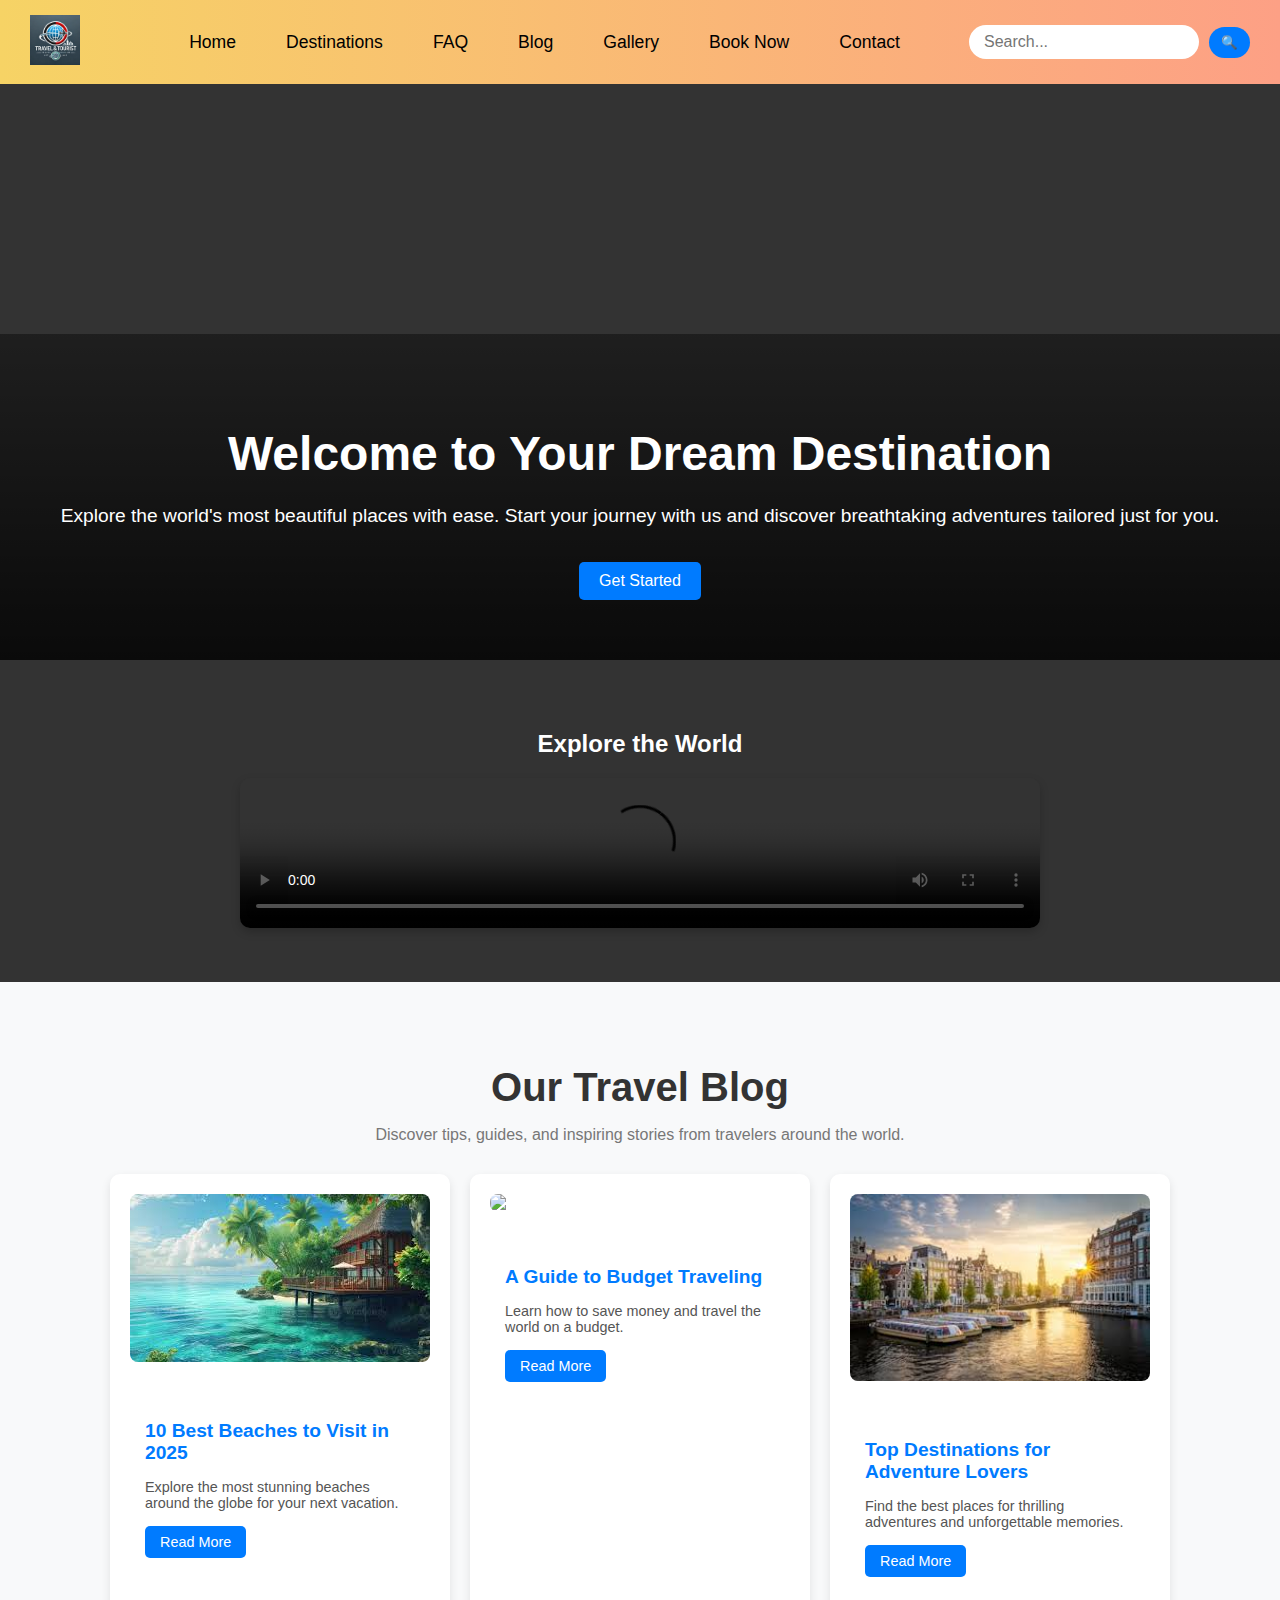
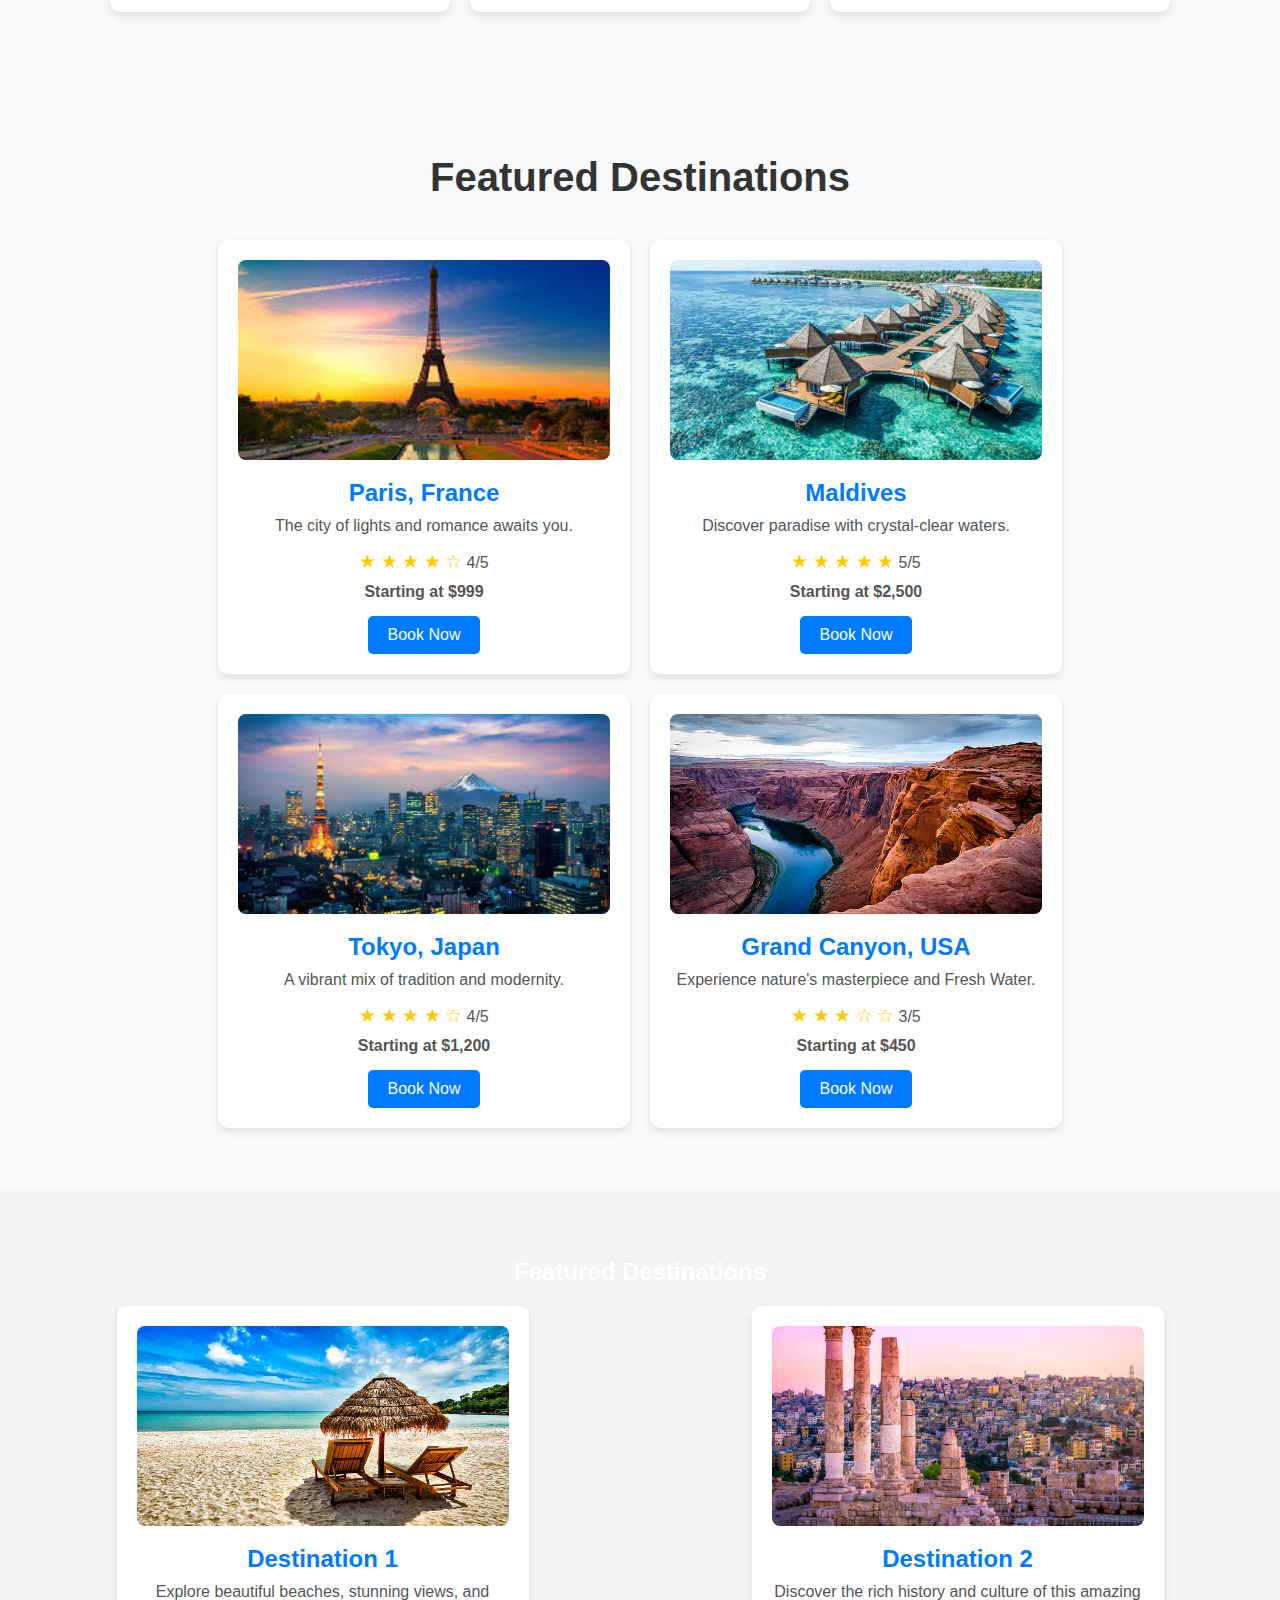
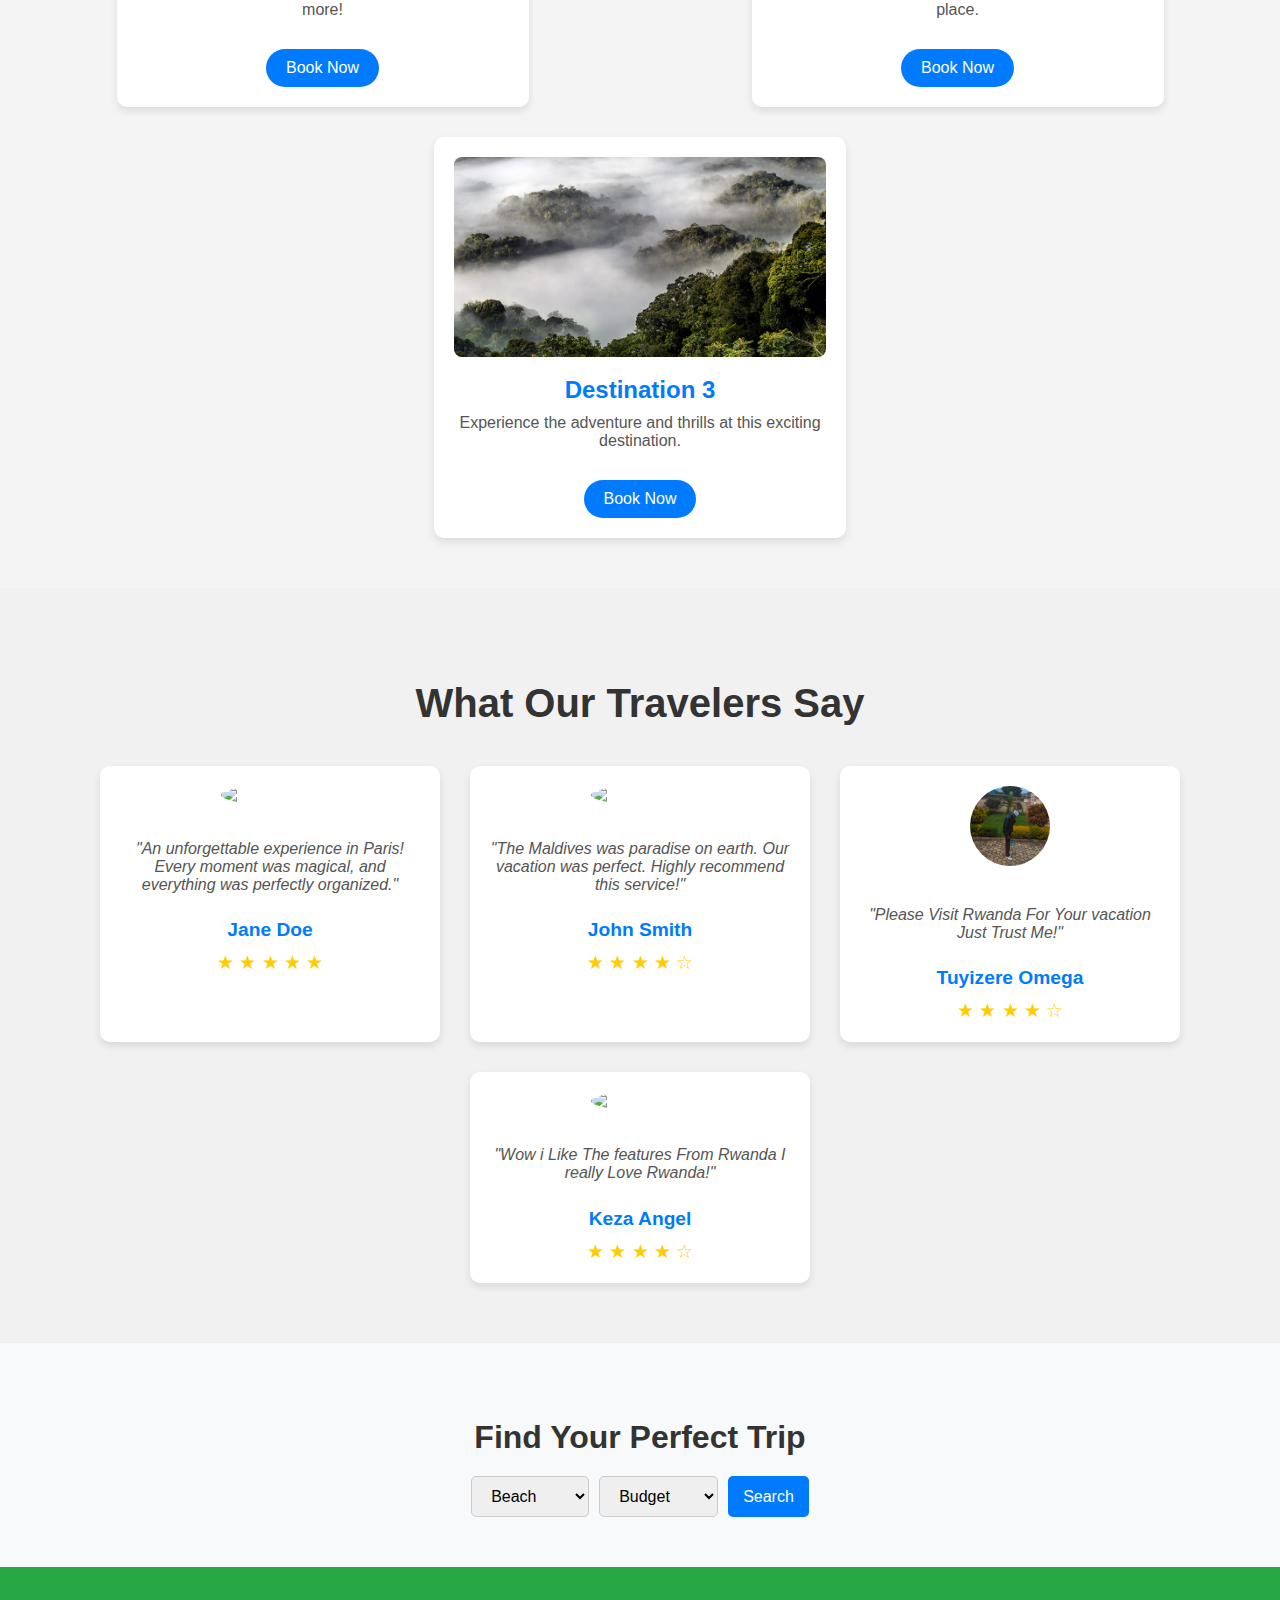
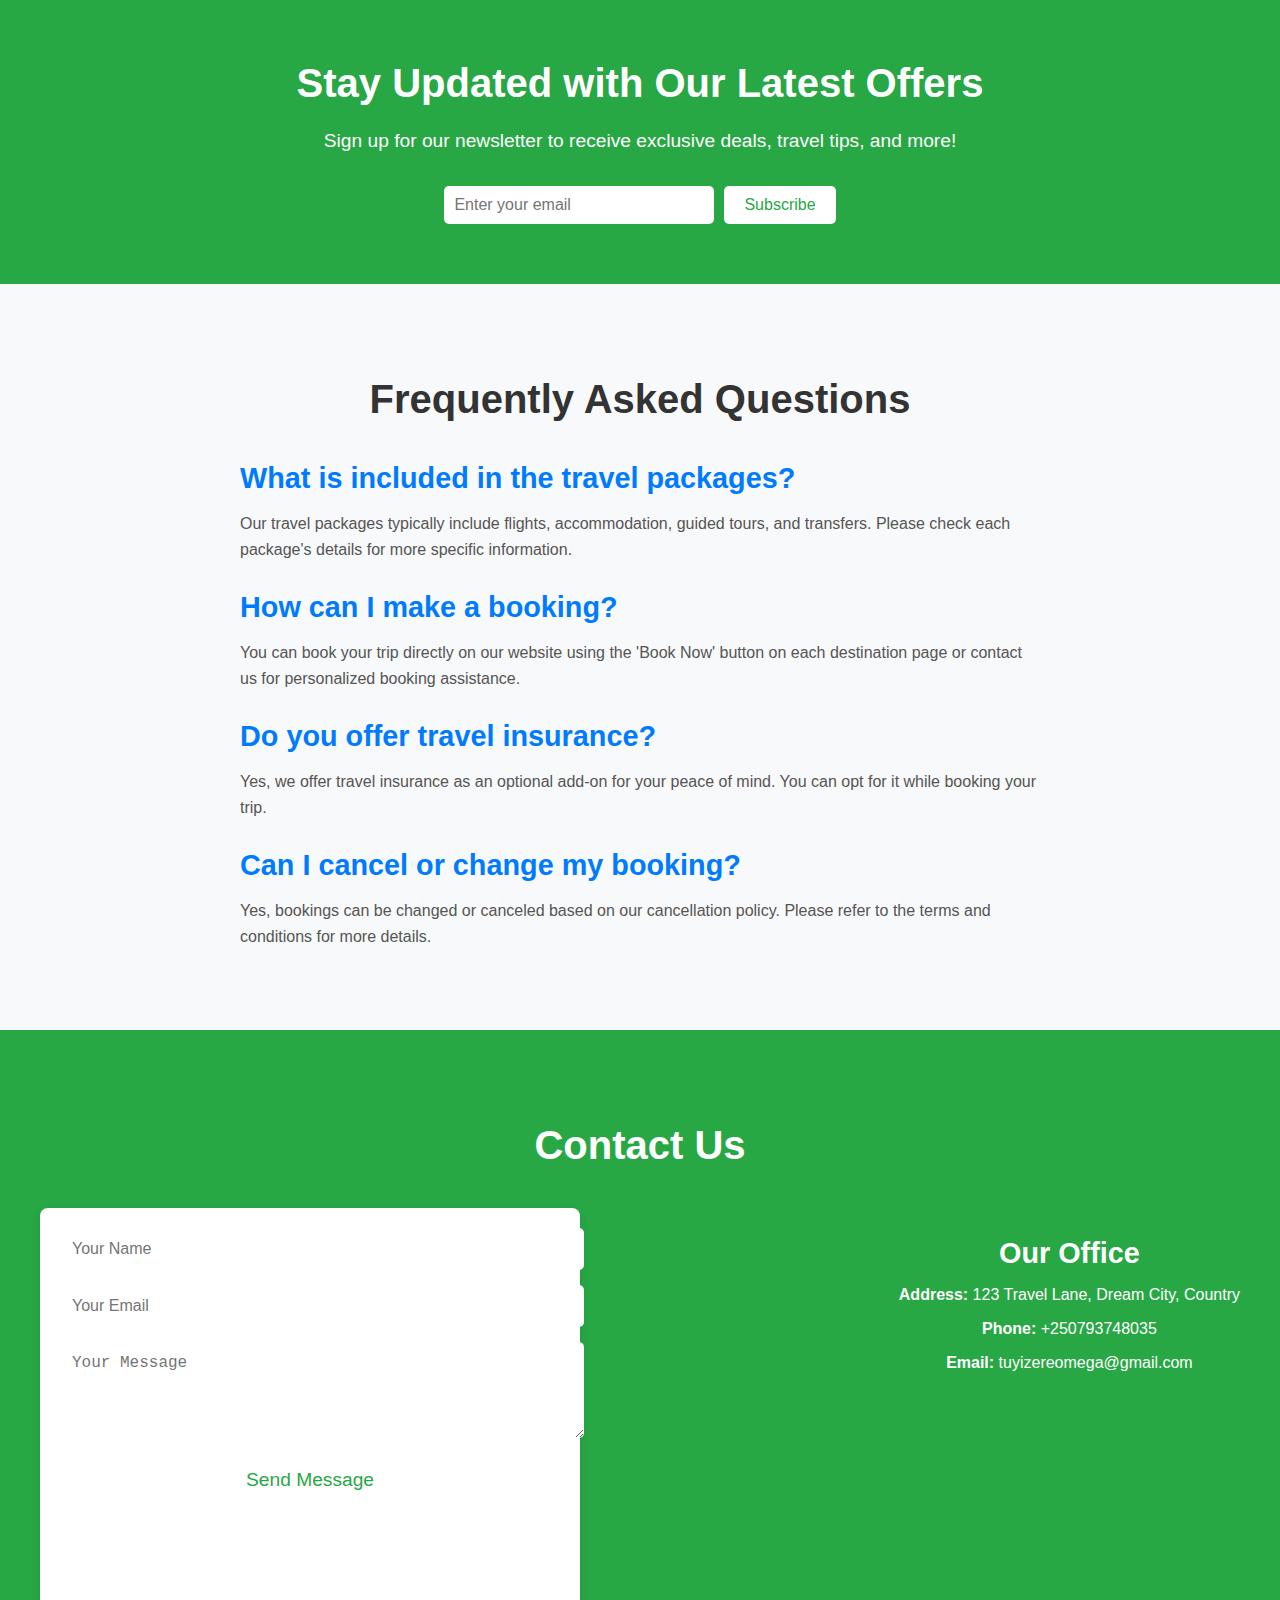
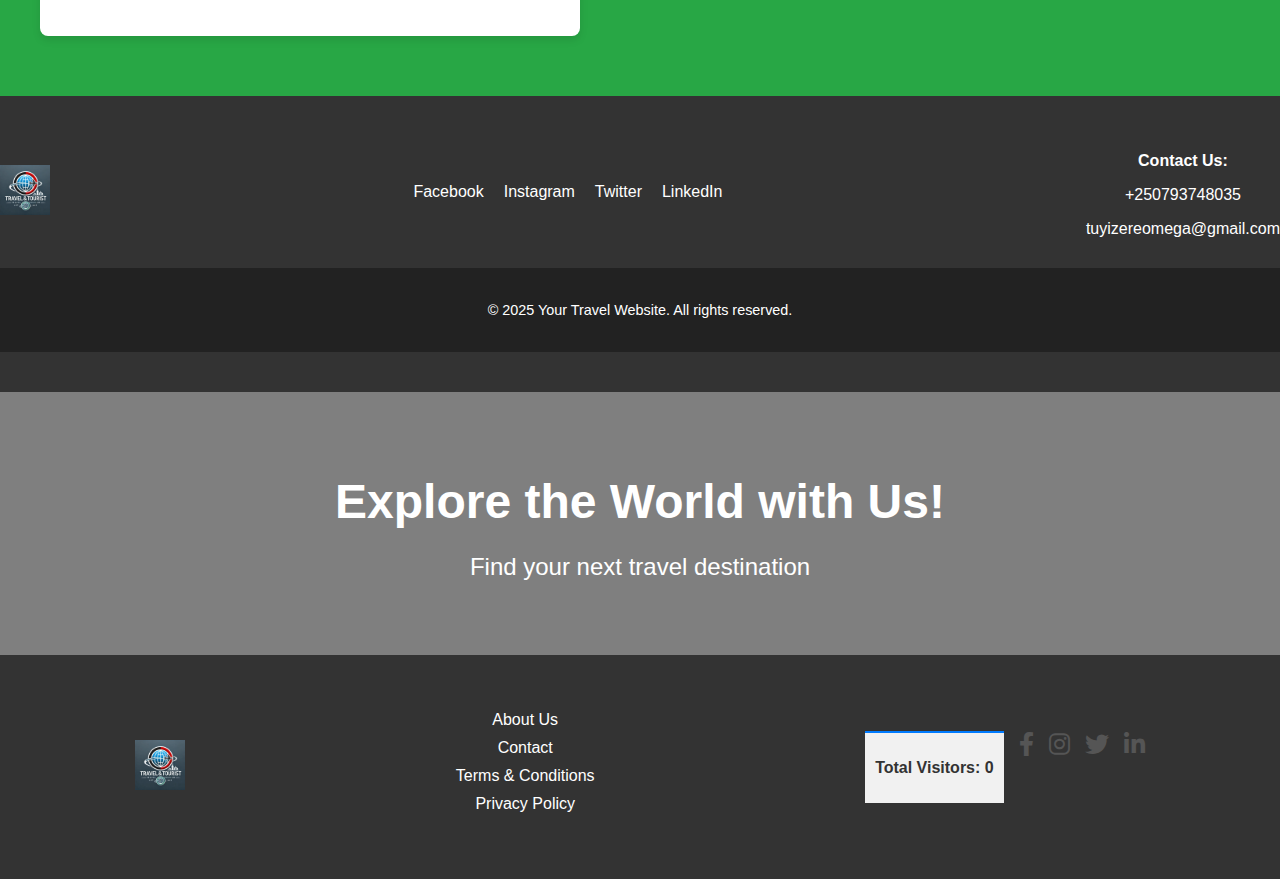
==== commit 47ec2edc: "add" ====
--- a/index.html
+++ b/index.html
@@ -361,6 +361,10 @@
                 </ul>
             </div>
             <div class="social-media-icons">
+                <div class="visitor-counter">
+                    <p>Total Visitors: <span id="visitorCount">0</span></p>
+                </div>
+                
                 <a href="https://www.facebook.com" target="_blank" class="icon">
                     <i class="fab fa-facebook-f"></i>
                 </a>
@@ -408,14 +412,31 @@
     document.body.scrollTop = 0; // For Safari
     document.documentElement.scrollTop = 0; // For Chrome, Firefox, IE, and Opera
 }
-fetch('https://api.openweathermap.org/data/2.5/weather?q=Paris&appid=YOUR_API_KEY')
+fetch('https://api.openweathermap.org/data/2.5/weather?q=Paris&appid=YOUR_API_KEY') {
     .then(response => response.json())
     .then(data => {
         const weather = data.weather[0].description;
         const temp = (data.main.temp - 273.15).toFixed(1);
         document.getElementById('weather-info').textContent = `${weather}, ${temp}°C`;
     });
-
+{
+    
+    // Retrieve the current visitor count from localStorage
+    let visitorCount = localStorage.getItem("visitorCount");
+
+    // If no count exists, initialize it to 1 (first visit)
+    if (!visitorCount) {
+        visitorCount = 1;
+    } else {
+        // Increment the count for returning visits
+        visitorCount = parseInt(visitorCount) + 1;
+    }
+
+    // Save the updated count back to localStorage
+    localStorage.setItem("visitorCount", visitorCount);
+
+    // Display the visitor count on the page
+    document.getElementById("visitorCount").textContent = visitorCount;
 
 </script>
 
--- a/styles.css
+++ b/styles.css
@@ -1174,3 +1174,13 @@
 .read-more:hover {
     background: #0056b3;
 }
+
+.visitor-counter {
+    text-align: center;
+    padding: 10px;
+    background-color: #f1f1f1;
+    border-top: 2px solid #007bff;
+    font-size: 1rem;
+    font-weight: bold;
+    color: #333;
+}
